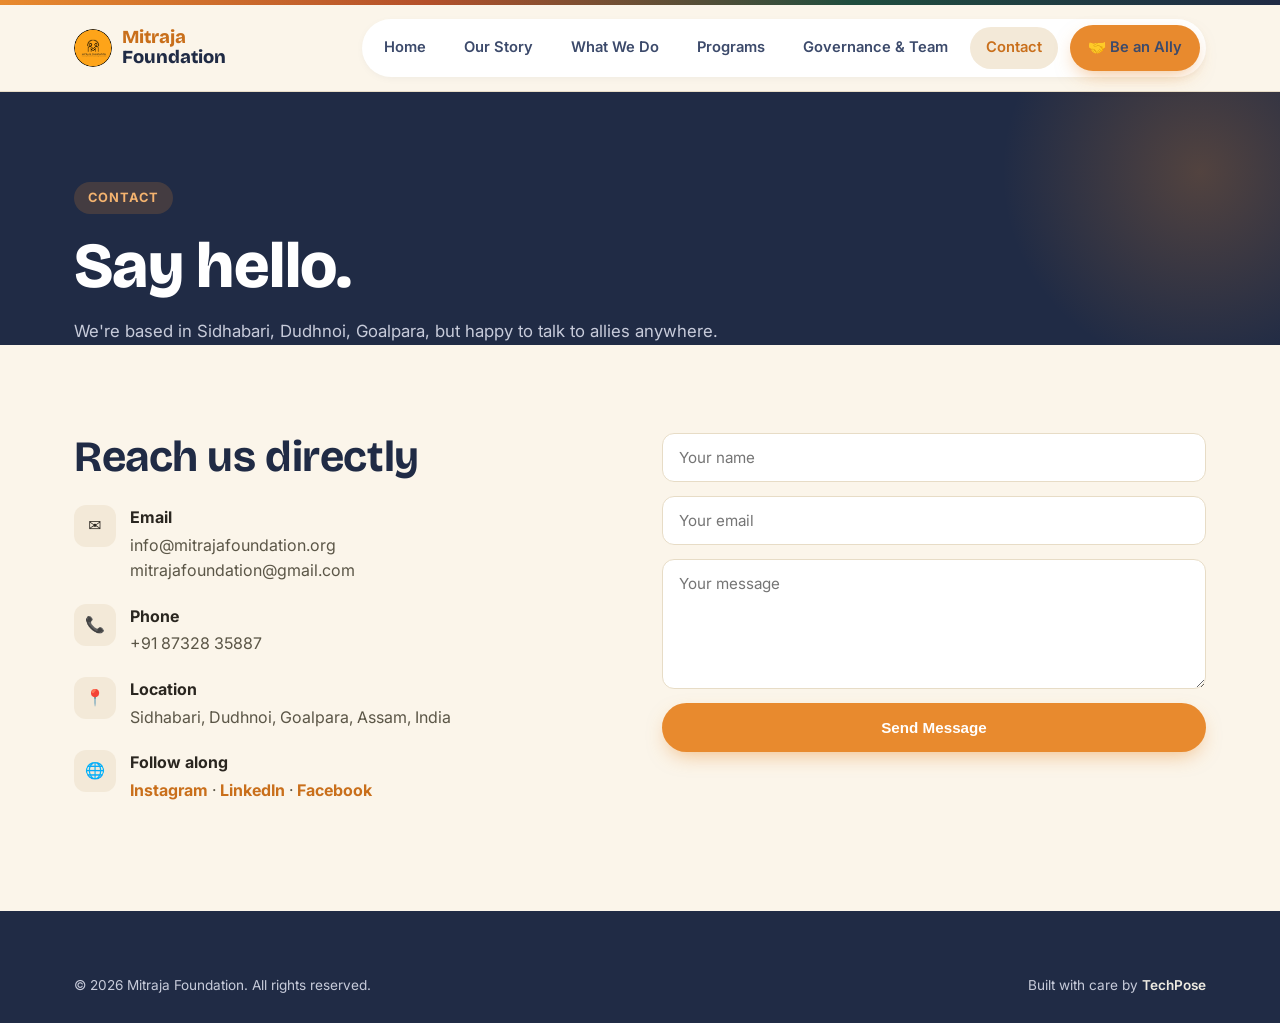
==== contact/index.html @ d2aca00d "Fix footer contrast, clean URLs, real AOS animations, strip em dashes, add real photo gallery - Foot" ====
<!DOCTYPE html>
<html lang="en">
<head>
<meta charset="UTF-8">
<meta name="viewport" content="width=device-width, initial-scale=1.0">
<title>Contact: Mitraja Foundation</title>
<meta name="description" content="Get in touch with Mitraja Foundation, Sidhabari, Dudhnoi, Goalpara, Assam.">
<link rel="icon" type="image/png" href="../assets/favicon.png">
<link rel="stylesheet" href="../css/style.css">
<link rel="stylesheet" href="https://unpkg.com/aos@2.3.4/dist/aos.css">
</head>
<body>

<div class="rainbow-bar"></div>
<header class="site-header">
  <div class="nav-wrap">
    <a href="../" class="brand">
      <img src="../assets/images/mitraja-logo-256.png" alt="Mitraja Foundation logo" width="38" height="38" style="border-radius:50%;">
      <span class="brand-text"><span class="top">Mitraja</span><span class="bottom">Foundation</span></span>
    </a>
    <button class="hamburger" id="hamburger" aria-label="Toggle menu" aria-expanded="false"><span></span><span></span><span></span></button>
    <nav class="nav-links" id="navLinks">
      <a href="../">Home</a>
      <a href="../our-story/">Our Story</a>
      <a href="../what-we-do/">What We Do</a>
      <a href="../programs/">Programs</a>
      <a href="../governance/">Governance &amp; Team</a>
      <a href="../contact/" class="active">Contact</a>
      <a href="../get-involved/" class="btn btn-primary btn-sm">🤝 Be an Ally</a>
    </nav>
  </div>
</header>

<section class="page-hero" style="padding-bottom:0;">
  <div class="container">
    <span class="eyebrow" style="background:rgba(232,138,46,.18);color:#F4B36F;">Contact</span>
    <h1>Say hello.</h1>
    <p>We're based in Sidhabari, Dudhnoi, Goalpara, but happy to talk to allies anywhere.</p>
  </div>
</section>

<section class="section">
  <div class="container contact-grid">
    <div data-aos="fade-up">
      <h2 style="margin-bottom:24px;">Reach us directly</h2>
      <div class="contact-info-item">
        <div class="contact-info-icon">✉️</div>
        <div>
          <strong>Email</strong>
          <p style="margin-top:2px;">info@mitrajafoundation.org<br>mitrajafoundation@gmail.com</p>
        </div>
      </div>
      <div class="contact-info-item">
        <div class="contact-info-icon">📞</div>
        <div><strong>Phone</strong><p style="margin-top:2px;">+91 87328 35887</p></div>
      </div>
      <div class="contact-info-item">
        <div class="contact-info-icon">📍</div>
        <div><strong>Location</strong><p style="margin-top:2px;">Sidhabari, Dudhnoi, Goalpara, Assam, India</p></div>
      </div>
      <div class="contact-info-item">
        <div class="contact-info-icon">🌐</div>
        <div>
          <strong>Follow along</strong>
          <p style="margin-top:2px;">
            <a href="https://www.instagram.com/mitraja_foundation" target="_blank" rel="noopener" style="color:var(--marigold-dark);font-weight:700;">Instagram</a> ·
            <a href="https://www.linkedin.com/company/mitrajafoundation" target="_blank" rel="noopener" style="color:var(--marigold-dark);font-weight:700;">LinkedIn</a> ·
            <a href="https://www.facebook.com/people/Mitraja-Foundation/61587163751667/" target="_blank" rel="noopener" style="color:var(--marigold-dark);font-weight:700;">Facebook</a>
          </p>
        </div>
      </div>
    </div>
    <form class="site-form" data-aos="fade-up" data-aos-delay="100" action="https://formsubmit.co/info@mitrajafoundation.org" method="POST">
      <input type="hidden" name="_subject" value="New message, Mitraja website">
      <input type="hidden" name="_captcha" value="false">
      <input type="text" name="name" placeholder="Your name" required>
      <input type="email" name="email" placeholder="Your email" required>
      <textarea name="message" placeholder="Your message" required></textarea>
      <button type="submit" class="btn btn-primary">Send Message</button>
    </form>
  </div>
</section>

<footer class="site-footer">
  <div class="container footer-bottom" style="border-top:none;padding-top:0;">
    <p>© 2026 Mitraja Foundation. All rights reserved.</p>
    <p class="credit">Built with care by <a href="https://techpose.in/" target="_blank" rel="noopener">TechPose</a></p>
  </div>
</footer>

<button class="back-to-top" id="backToTop" aria-label="Back to top">↑</button>
<script src="https://unpkg.com/aos@2.3.4/dist/aos.js"></script>
<script src="../js/main.js"></script>
</body>
</html>
---- css/style.css ----
/* ============================================================
   MITRAJA FOUNDATION — Design System
   Fonts: Bricolage Grotesque (display) / Inter (body)

   COLOR THEORY, TIED TO VALUES
   -----------------------------------------------------------
   Marigold  #E88A2E  — Mitra (friendship): the warmth that opens
                        a door. Used for every "join us" moment.
   Terracotta #B4502A — Rooted in place: Goalparia clay, pottery,
                        the earth Sidhabari stands on.
   Deep Moss  #1F4D3E — Green skills, land, growth, sustainability.
   Indigo Ink #202B45 — Trust, knowledge, the Apollo Library,
                        leadership — the "quiet" anchor color.
   Paper Cream #FBF5EA — Openness, breathing room, the page as a
                        shared notebook rather than a brochure.
   ============================================================ */

@import url('https://fonts.googleapis.com/css2?family=Bricolage+Grotesque:opsz,wght@12..96,400..800&family=Inter:wght@400;500;600;700;800&display=swap');

:root{
  --marigold:#E88A2E;
  --marigold-dark:#C96F1B;
  --terracotta:#B4502A;
  --moss:#1F4D3E;
  --moss-dark:#153A2E;
  --ink:#202B45;
  --ink-soft:#3C4A6B;
  --cream:#FBF5EA;
  --cream-2:#F3E9D8;
  --paper:#FFFDF8;
  --line:#E7DCC6;
  --text:#2A2620;
  --text-soft:#5B5647;
  --white:#ffffff;

  --font-display:'Bricolage Grotesque', 'Inter', system-ui, sans-serif;
  --font-body:'Inter', system-ui, sans-serif;

  --radius:18px;
  --radius-sm:10px;
  --shadow:0 10px 30px -12px rgba(32,43,69,.18);
  --shadow-lg:0 24px 60px -20px rgba(32,43,69,.28);
  --container:1180px;
}

*{box-sizing:border-box;margin:0;padding:0;}
html{scroll-behavior:smooth;}
body{
  font-family:var(--font-body);
  color:var(--text);
  background:var(--cream);
  line-height:1.6;
  -webkit-font-smoothing:antialiased;
  overflow-x:hidden;
}
img{max-width:100%;display:block;}
a{color:inherit;text-decoration:none;}
ul{list-style:none;}
.container{max-width:var(--container);margin:0 auto;padding:0 24px;}

h1,h2,h3,h4{font-family:var(--font-display);font-weight:700;color:var(--ink);letter-spacing:-0.01em;line-height:1.12;}
h1{font-size:clamp(2.4rem,5vw,4.2rem);font-weight:800;}
h2{font-size:clamp(1.9rem,3.6vw,2.7rem);}
h3{font-size:1.35rem;}
p{color:var(--text-soft);}

.hand{font-family:var(--font-display);font-style:italic;font-weight:600;color:var(--marigold-dark);position:relative;}
.hand.moss{color:var(--moss);}
.hand.terracotta{color:var(--terracotta);}

.eyebrow{
  display:inline-flex;align-items:center;gap:8px;
  font-family:var(--font-body);font-weight:700;font-size:.8rem;
  letter-spacing:.08em;text-transform:uppercase;color:var(--marigold-dark);
  background:rgba(232,138,46,.12);padding:6px 14px;border-radius:999px;
  margin-bottom:16px;
}
.eyebrow.moss{color:var(--moss);background:rgba(31,77,62,.1);}
.eyebrow.ink{color:var(--ink);background:rgba(32,43,69,.08);}

/* ---------- Buttons ---------- */
.btn{
  display:inline-flex;align-items:center;justify-content:center;gap:8px;
  padding:14px 26px;border-radius:999px;font-weight:700;font-size:.95rem;
  border:2px solid transparent;cursor:pointer;transition:transform .18s ease, box-shadow .18s ease, background .18s ease;
  white-space:nowrap;
}
.btn-primary{background:var(--marigold);color:var(--white);box-shadow:0 8px 20px -6px rgba(232,138,46,.55);}
.btn-primary:hover{background:var(--marigold-dark);transform:translateY(-2px);}
.btn-outline{border-color:var(--ink);color:var(--ink);background:transparent;}
.btn-outline:hover{background:var(--ink);color:var(--white);transform:translateY(-2px);}
.btn-outline.on-dark{border-color:rgba(255,255,255,.6);color:#fff;}
.btn-outline.on-dark:hover{background:#fff;color:var(--ink);}
.btn-sm{padding:10px 18px;font-size:.85rem;}

/* ---------- Header ---------- */
.rainbow-bar{height:5px;background:linear-gradient(90deg,var(--marigold),var(--terracotta),var(--moss),var(--ink));}
.site-header{
  position:sticky;top:0;z-index:100;background:rgba(251,245,234,.9);backdrop-filter:blur(10px);
  border-bottom:1px solid var(--line);
}
.nav-wrap{max-width:var(--container);margin:0 auto;padding:14px 24px;display:flex;align-items:center;justify-content:space-between;gap:20px;}
.brand{display:flex;align-items:center;gap:10px;}
.brand-text{font-family:var(--font-display);font-weight:800;font-size:1.15rem;color:var(--ink);line-height:1.05;}
.brand-text span{display:block;}
.brand-text .top{color:var(--marigold-dark);}
.nav-links{
  display:flex;align-items:center;gap:6px;background:var(--white);padding:6px;border-radius:999px;box-shadow:0 2px 12px -6px rgba(32,43,69,.15);
}
.nav-links a{padding:9px 16px;border-radius:999px;font-weight:600;font-size:.92rem;color:var(--ink-soft);transition:background .15s, color .15s;}
.nav-links a:hover, .nav-links a.active{background:var(--cream-2);color:var(--marigold-dark);}
.nav-links .btn{margin-left:6px;}
.hamburger{display:none;flex-direction:column;gap:5px;background:none;border:none;cursor:pointer;padding:6px;}
.hamburger span{width:24px;height:2px;background:var(--ink);border-radius:2px;}

/* ---------- Hero ---------- */
.hero{padding:70px 0 40px;}
.hero-grid{display:grid;grid-template-columns:1.05fr .95fr;gap:56px;align-items:center;}
.hero-lede{font-size:1.15rem;margin:20px 0 28px;max-width:52ch;}
.hero-btn-row{display:flex;gap:14px;flex-wrap:wrap;margin-bottom:34px;}
.hero-meta-row{display:flex;gap:34px;flex-wrap:wrap;}
.m-num{font-family:var(--font-display);font-size:1.9rem;font-weight:800;color:var(--moss);}
.m-lbl{font-size:.85rem;color:var(--text-soft);max-width:14ch;}

.quote-card{
  background:var(--ink);color:#fff;border-radius:var(--radius);padding:34px 32px;position:relative;overflow:hidden;
}
.quote-card::before{content:'"';position:absolute;top:-30px;left:14px;font-family:var(--font-display);font-size:9rem;color:rgba(232,138,46,.25);}
.quote-card p{color:#EAE6DA;font-family:var(--font-display);font-size:1.3rem;font-weight:600;font-style:italic;position:relative;z-index:1;}
.quote-card .who{margin-top:14px;color:var(--marigold);font-weight:700;font-size:.85rem;letter-spacing:.03em;}

.hero-photo-collage{position:relative;border-radius:var(--radius);overflow:hidden;box-shadow:var(--shadow-lg);}
.photo-block{
  aspect-ratio:4/3;border-radius:var(--radius);display:flex;align-items:center;justify-content:center;flex-direction:column;gap:10px;
  color:#fff;text-align:center;position:relative;overflow:hidden;
}
.photo-block img{position:absolute;inset:0;width:100%;height:100%;object-fit:cover;}
.photo-block .ph-emoji{font-size:2.4rem;}
.photo-block .ph-label{font-family:var(--font-body);font-weight:700;font-size:.82rem;letter-spacing:.02em;max-width:16ch;opacity:.92;}
.photo-block.pb-1{background:linear-gradient(135deg,var(--marigold),var(--terracotta));}
.photo-block.pb-2{background:linear-gradient(135deg,var(--moss),var(--moss-dark));}
.photo-block.pb-3{background:linear-gradient(135deg,var(--ink),#334066);}
.photo-block.pb-4{background:linear-gradient(135deg,var(--terracotta),#7d331b);}
.photo-block.pb-5{background:linear-gradient(135deg,#D9A441,var(--marigold-dark));}
.photo-block.pb-6{background:linear-gradient(135deg,#2E6E57,var(--moss));}

/* ---------- Sections ---------- */
.section{padding:88px 0;}
.section.tight{padding:56px 0;}
.bg-paper{background:var(--paper);}
.bg-cream2{background:var(--cream-2);}
.bg-ink{background:var(--ink);color:#EDEAE1;}
.bg-ink h2,.bg-ink h3{color:#fff;}
.bg-ink p{color:#C7CBDA;}
.bg-moss{background:var(--moss);color:#EAF3EE;}
.bg-moss h2,.bg-moss h3{color:#fff;}
.bg-moss p{color:#CFE3D8;}

.section-head{max-width:680px;margin-bottom:48px;}
.section-head.center{margin-left:auto;margin-right:auto;text-align:center;}
.section-head p{font-size:1.05rem;margin-top:14px;}

/* ---------- Grids / Cards ---------- */
.card-grid{display:grid;grid-template-columns:repeat(3,1fr);gap:28px;}
.card-grid.cols-2{grid-template-columns:repeat(2,1fr);}
.card-grid.cols-4{grid-template-columns:repeat(4,1fr);}

.p-card{background:var(--white);border-radius:var(--radius);overflow:hidden;box-shadow:var(--shadow);display:flex;flex-direction:column;transition:transform .2s ease, box-shadow .2s ease;border:1px solid var(--line);}
.p-card:hover{transform:translateY(-6px);box-shadow:var(--shadow-lg);}
.p-card-body{padding:26px 24px 28px;display:flex;flex-direction:column;flex:1;gap:10px;}
.p-card-tag{font-weight:700;font-size:.78rem;letter-spacing:.05em;text-transform:uppercase;color:var(--marigold-dark);}
.p-card p{font-size:.95rem;}

.value-card{background:var(--white);border-radius:var(--radius);padding:30px 26px;border:1px solid var(--line);box-shadow:var(--shadow);}
.value-swatch{width:44px;height:44px;border-radius:12px;margin-bottom:16px;}

/* ---------- Framework / APOLLO ---------- */
.apollo-grid{display:grid;grid-template-columns:repeat(6,1fr);gap:14px;}
.apollo-tile{background:var(--white);border:1px solid var(--line);border-radius:var(--radius-sm);padding:20px 16px;text-align:center;box-shadow:0 4px 14px -8px rgba(32,43,69,.12);}
.apollo-letter{font-family:var(--font-display);font-size:2.1rem;font-weight:800;color:var(--marigold-dark);}
.apollo-tile h4{font-size:.85rem;margin:6px 0 4px;}
.apollo-tile p{font-size:.78rem;}

/* ---------- Timeline / Approach ---------- */
.approach-list{display:flex;flex-direction:column;gap:20px;margin-top:26px;}
.approach-item{display:flex;gap:16px;align-items:flex-start;}
.approach-icon{width:46px;height:46px;flex:none;border-radius:12px;background:var(--cream-2);display:flex;align-items:center;justify-content:center;font-size:1.3rem;}
.approach-item h4{font-size:1rem;margin-bottom:3px;}
.approach-item p{font-size:.92rem;}

/* ---------- Stat strip ---------- */
.stats-section{background:var(--ink);padding:34px 0;}
.stat-cards{display:grid;grid-template-columns:repeat(4,1fr);gap:24px;text-align:center;}
.stat-cards .n{font-family:var(--font-display);font-size:2.1rem;font-weight:800;color:var(--marigold);}
.stat-cards .l{font-size:.82rem;color:#C7CBDA;margin-top:2px;}
.stat-cards .ic{font-size:1.4rem;margin-bottom:6px;}

/* ---------- Torn edge divider ---------- */
.torn{line-height:0;margin-top:-1px;}
.torn svg{width:100%;height:40px;display:block;}

/* ---------- Timeline (Our Story) ---------- */
.timeline{position:relative;padding-left:34px;border-left:3px solid var(--line);margin-top:10px;}
.timeline-item{position:relative;padding-bottom:36px;}
.timeline-item::before{content:'';position:absolute;left:-42px;top:4px;width:14px;height:14px;border-radius:50%;background:var(--marigold);border:3px solid var(--cream);}
.timeline-item h4{color:var(--marigold-dark);font-family:var(--font-body);font-weight:800;font-size:.85rem;letter-spacing:.04em;text-transform:uppercase;margin-bottom:6px;}

/* ---------- Team ---------- */
.team-card{background:var(--white);border-radius:var(--radius);padding:26px;border:1px solid var(--line);box-shadow:var(--shadow);}
.team-avatar{width:72px;height:72px;border-radius:50%;display:flex;align-items:center;justify-content:center;font-family:var(--font-display);font-weight:800;font-size:1.3rem;color:#fff;margin-bottom:16px;}
.team-role{color:var(--marigold-dark);font-weight:700;font-size:.82rem;text-transform:uppercase;letter-spacing:.03em;margin-bottom:10px;}
.team-bio{font-size:.9rem;}

/* ---------- Tabs (Story / Governance style, per Manal reference) ---------- */
.page-hero{background:var(--ink);padding:90px 0 60px;color:#fff;position:relative;overflow:hidden;}
.page-hero::after{content:'';position:absolute;right:-120px;top:-120px;width:400px;height:400px;border-radius:50%;background:radial-gradient(circle,rgba(232,138,46,.25),transparent 70%);}
.page-hero h1{color:#fff;}
.page-hero p{color:#C7CBDA;max-width:60ch;margin-top:16px;font-size:1.05rem;}
.tab-strip{display:flex;gap:10px;flex-wrap:wrap;margin-top:30px;}
.tab-strip a{background:rgba(255,255,255,.08);border:1px solid rgba(255,255,255,.18);padding:9px 18px;border-radius:999px;font-weight:600;font-size:.88rem;color:#EDEAE1;transition:background .15s;}
.tab-strip a:hover,.tab-strip a.active{background:var(--marigold);border-color:var(--marigold);color:#fff;}

/* ---------- Activities / Programs feed ---------- */
.filter-row{display:flex;gap:10px;flex-wrap:wrap;margin-bottom:32px;}
.filter-chip{padding:9px 18px;border-radius:999px;border:1.5px solid var(--line);background:var(--white);font-weight:600;font-size:.85rem;cursor:pointer;transition:all .15s;}
.filter-chip:hover{border-color:var(--marigold);}
.filter-chip.active{background:var(--ink);border-color:var(--ink);color:#fff;}

.activity-card{background:var(--white);border:1px solid var(--line);border-radius:var(--radius);overflow:hidden;box-shadow:var(--shadow);display:flex;flex-direction:column;}
.activity-cover{aspect-ratio:16/10;position:relative;overflow:hidden;}
.activity-cover img{width:100%;height:100%;object-fit:cover;}
.activity-body{padding:20px 22px 24px;display:flex;flex-direction:column;gap:8px;flex:1;}
.activity-date{font-size:.78rem;font-weight:700;color:var(--marigold-dark);text-transform:uppercase;letter-spacing:.04em;}
.activity-tag{display:inline-block;font-size:.72rem;font-weight:700;padding:4px 10px;border-radius:999px;background:var(--cream-2);color:var(--moss);width:fit-content;}
.activity-desc{font-size:.9rem;}
.feed-status{text-align:center;padding:20px;font-size:.9rem;color:var(--text-soft);}
.feed-status.error{color:var(--terracotta);}

/* Day-by-day summer camp strip */
.camp-day{display:grid;grid-template-columns:120px 1fr;gap:22px;padding:26px 0;border-bottom:1px solid var(--line);}
.camp-day:last-child{border-bottom:none;}
.camp-day-num{font-family:var(--font-display);font-weight:800;color:var(--marigold-dark);}
.camp-day-num .d{font-size:2rem;line-height:1;}
.camp-day-num .n{display:block;font-size:.7rem;font-weight:700;letter-spacing:.05em;text-transform:uppercase;color:var(--text-soft);margin-top:4px;}
.camp-day h4{margin-bottom:6px;}
.camp-meta{display:flex;gap:16px;flex-wrap:wrap;margin-top:10px;font-size:.82rem;color:var(--text-soft);}
.camp-meta span{display:inline-flex;align-items:center;gap:6px;}

.stat-mini{display:inline-flex;align-items:baseline;gap:6px;background:var(--cream-2);padding:5px 12px;border-radius:999px;font-size:.82rem;font-weight:700;color:var(--moss);}

/* ---------- Contact / Involve ---------- */
.involve-grid{display:grid;grid-template-columns:repeat(auto-fit,minmax(220px,1fr));gap:22px;}
.involve-card{background:var(--white);border:1px solid var(--line);border-radius:var(--radius);padding:28px 24px;box-shadow:var(--shadow);}
.involve-icon{width:52px;height:52px;border-radius:14px;display:flex;align-items:center;justify-content:center;font-size:1.5rem;margin-bottom:16px;color:#fff;}

.contact-grid{display:grid;grid-template-columns:1fr 1fr;gap:44px;align-items:start;}
.contact-info-item{display:flex;gap:14px;margin-bottom:20px;align-items:flex-start;}
.contact-info-icon{width:42px;height:42px;border-radius:12px;background:var(--cream-2);display:flex;align-items:center;justify-content:center;flex:none;}
form.site-form{display:flex;flex-direction:column;gap:14px;}
form.site-form input, form.site-form textarea{
  padding:14px 16px;border-radius:12px;border:1.5px solid var(--line);font-family:var(--font-body);font-size:.95rem;background:var(--white);
}
form.site-form input:focus, form.site-form textarea:focus{outline:none;border-color:var(--marigold);}
form.site-form textarea{min-height:130px;resize:vertical;}

/* ---------- CTA band ---------- */
.cta-band{background:linear-gradient(120deg,var(--marigold),var(--terracotta));border-radius:var(--radius);padding:56px 48px;text-align:center;color:#fff;}
.cta-band h2{color:#fff;}
.cta-band p{color:rgba(255,255,255,.9);max-width:60ch;margin:14px auto 28px;}
.cta-band-row{display:flex;gap:14px;justify-content:center;flex-wrap:wrap;}

/* ---------- Footer ---------- */
.site-footer{background:var(--ink);color:#C7CBDA;padding:64px 0 26px;}
.site-footer p{color:#C7CBDA !important;}
.newsletter-form input::placeholder{color:rgba(255,255,255,.55);}
.footer-grid{display:grid;grid-template-columns:1.6fr 1fr 1fr 1.3fr;gap:40px;padding-bottom:40px;border-bottom:1px solid rgba(255,255,255,.12);}
.footer-brand{display:flex;align-items:center;gap:10px;margin-bottom:14px;}
.footer-brand-text{font-family:var(--font-display);font-weight:800;color:#fff;font-size:1.1rem;}
.footer-brand-text span{display:block;font-family:var(--font-body);font-weight:600;font-size:.75rem;color:#C7CBDA;}
.footer-desc{font-size:.88rem;max-width:38ch;color:#C7CBDA;}
.footer-social{display:flex;gap:10px;margin-top:18px;}
.footer-social a{width:38px;height:38px;border-radius:50%;background:rgba(255,255,255,.08);display:flex;align-items:center;justify-content:center;transition:background .15s;}
.footer-social a:hover{background:var(--marigold);}
.footer-social svg{width:17px;height:17px;fill:#fff;}
.footer-col h4{color:#fff;font-size:.85rem;text-transform:uppercase;letter-spacing:.04em;margin-bottom:16px;}
.footer-col a{display:block;font-size:.88rem;margin-bottom:10px;color:#C7CBDA;}
.footer-col a:hover{color:var(--marigold);}
.footer-bottom{display:flex;justify-content:space-between;flex-wrap:wrap;gap:10px;padding-top:22px;font-size:.85rem;color:#C7CBDA;}
.footer-bottom a{color:#EDEAE1;font-weight:600;}
.footer-bottom a:hover{color:var(--marigold);}

/* ---------- Photo gallery (masonry) ---------- */
.photo-gallery{column-count:4;column-gap:16px;}
.photo-gallery img{width:100%;border-radius:14px;margin-bottom:16px;display:block;box-shadow:var(--shadow);transition:transform .3s ease, box-shadow .3s ease;break-inside:avoid;}
.photo-gallery img:hover{transform:translateY(-4px) scale(1.015);box-shadow:var(--shadow-lg);}
@media (max-width:960px){.photo-gallery{column-count:3;}}
@media (max-width:720px){.photo-gallery{column-count:2;column-gap:10px;} .photo-gallery img{margin-bottom:10px;border-radius:10px;}}

/* ---------- Back to top ---------- */
.back-to-top{position:fixed;bottom:26px;right:26px;width:46px;height:46px;border-radius:50%;background:var(--ink);color:#fff;border:none;font-size:1.2rem;cursor:pointer;opacity:0;pointer-events:none;transition:opacity .2s, transform .2s;box-shadow:var(--shadow);z-index:90;}
.back-to-top.show{opacity:1;pointer-events:auto;}
.back-to-top:hover{transform:translateY(-3px);}

/* ---------- Responsive ---------- */
@media (max-width:960px){
  .hero-grid,.approach-grid,.contact-grid{grid-template-columns:1fr;}
  .card-grid,.card-grid.cols-4{grid-template-columns:repeat(2,1fr);}
  .apollo-grid{grid-template-columns:repeat(3,1fr);}
  .footer-grid{grid-template-columns:1fr 1fr;}
  .stat-cards{grid-template-columns:repeat(2,1fr);}
}
@media (max-width:720px){
  .hamburger{display:flex;}
  .nav-links{
    position:fixed;top:70px;left:16px;right:16px;flex-direction:column;align-items:stretch;
    background:var(--white);border-radius:16px;padding:14px;box-shadow:var(--shadow-lg);
    transform:translateY(-12px);opacity:0;pointer-events:none;transition:all .2s ease;
  }
  .nav-links.open{transform:translateY(0);opacity:1;pointer-events:auto;}
  .nav-links a{padding:12px 14px;}
  .nav-links .btn{margin-left:0;text-align:center;}
  .card-grid,.card-grid.cols-2,.card-grid.cols-4{grid-template-columns:1fr;}
  .apollo-grid{grid-template-columns:repeat(2,1fr);}
  .footer-grid{grid-template-columns:1fr;}
  .stat-cards{grid-template-columns:1fr 1fr;}
  .camp-day{grid-template-columns:1fr;gap:8px;}
  .section{padding:60px 0;}
}
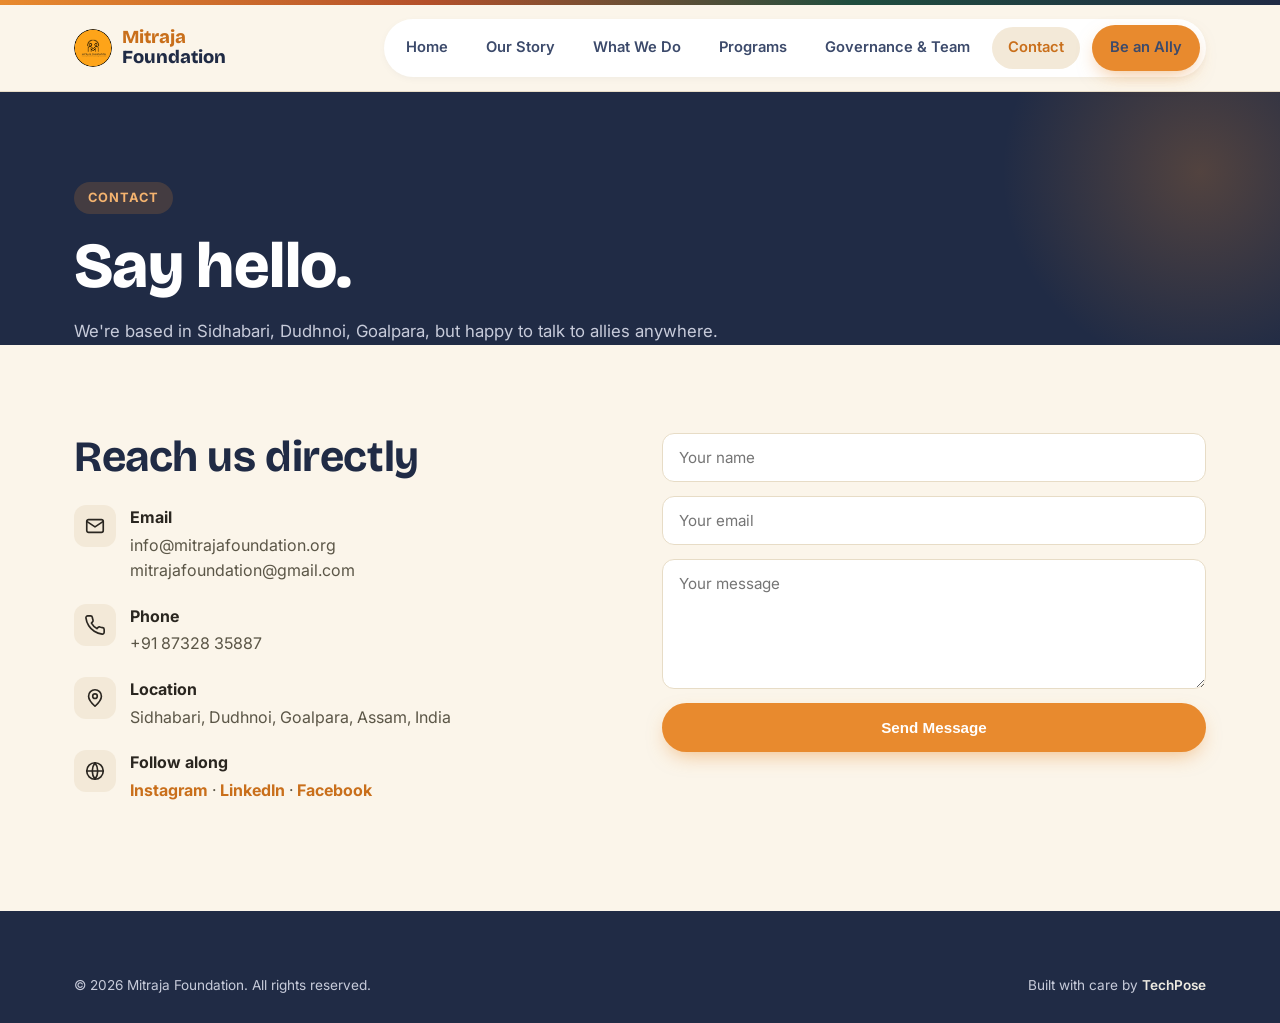
==== commit 1d7c1ac7: "Revamp" ====
--- a/contact/index.html
+++ b/contact/index.html
@@ -26,7 +26,7 @@
       <a href="../programs/">Programs</a>
       <a href="../governance/">Governance &amp; Team</a>
       <a href="../contact/" class="active">Contact</a>
-      <a href="../get-involved/" class="btn btn-primary btn-sm">🤝 Be an Ally</a>
+      <a href="../get-involved/" class="btn btn-primary btn-sm">Be an Ally</a>
     </nav>
   </div>
 </header>
@@ -44,22 +44,22 @@
     <div data-aos="fade-up">
       <h2 style="margin-bottom:24px;">Reach us directly</h2>
       <div class="contact-info-item">
-        <div class="contact-info-icon">✉️</div>
+        <div class="contact-info-icon"><svg class="icon" viewBox="0 0 24 24" aria-hidden="true"><rect x="3" y="5" width="18" height="14" rx="2"/><path d="M3 7l9 6 9-6"/></svg></div>
         <div>
           <strong>Email</strong>
           <p style="margin-top:2px;">info@mitrajafoundation.org<br>mitrajafoundation@gmail.com</p>
         </div>
       </div>
       <div class="contact-info-item">
-        <div class="contact-info-icon">📞</div>
+        <div class="contact-info-icon"><svg class="icon" viewBox="0 0 24 24" aria-hidden="true"><path d="M22 16.9v3a2 2 0 0 1-2.2 2 19.8 19.8 0 0 1-8.6-3.1 19.5 19.5 0 0 1-6-6A19.8 19.8 0 0 1 2.1 4.2 2 2 0 0 1 4.1 2h3a2 2 0 0 1 2 1.7c.1 1 .4 1.9.7 2.8a2 2 0 0 1-.5 2.1L8.1 9.9a16 16 0 0 0 6 6l1.3-1.3a2 2 0 0 1 2.1-.4c.9.3 1.8.6 2.8.7a2 2 0 0 1 1.7 2z"/></svg></div>
         <div><strong>Phone</strong><p style="margin-top:2px;">+91 87328 35887</p></div>
       </div>
       <div class="contact-info-item">
-        <div class="contact-info-icon">📍</div>
+        <div class="contact-info-icon"><svg class="icon" viewBox="0 0 24 24" aria-hidden="true"><path d="M12 21s7-6.5 7-11a7 7 0 1 0-14 0c0 4.5 7 11 7 11z"/><circle cx="12" cy="10" r="2.5"/></svg></div>
         <div><strong>Location</strong><p style="margin-top:2px;">Sidhabari, Dudhnoi, Goalpara, Assam, India</p></div>
       </div>
       <div class="contact-info-item">
-        <div class="contact-info-icon">🌐</div>
+        <div class="contact-info-icon"><svg class="icon" viewBox="0 0 24 24" aria-hidden="true"><circle cx="12" cy="12" r="9"/><path d="M3 12h18M12 3a15 15 0 0 1 0 18 15 15 0 0 1 0-18z"/></svg></div>
         <div>
           <strong>Follow along</strong>
           <p style="margin-top:2px;">
--- a/css/style.css
+++ b/css/style.css
@@ -1,17 +1,17 @@
 /* ============================================================
-   MITRAJA FOUNDATION — Design System
+   MITRAJA FOUNDATION - Design System
    Fonts: Bricolage Grotesque (display) / Inter (body)
 
    COLOR THEORY, TIED TO VALUES
    -----------------------------------------------------------
-   Marigold  #E88A2E  — Mitra (friendship): the warmth that opens
+   Marigold  #E88A2E  - Mitra (friendship): the warmth that opens
                         a door. Used for every "join us" moment.
-   Terracotta #B4502A — Rooted in place: Goalparia clay, pottery,
+   Terracotta #B4502A - Rooted in place: Goalparia clay, pottery,
                         the earth Sidhabari stands on.
-   Deep Moss  #1F4D3E — Green skills, land, growth, sustainability.
-   Indigo Ink #202B45 — Trust, knowledge, the Apollo Library,
-                        leadership — the "quiet" anchor color.
-   Paper Cream #FBF5EA — Openness, breathing room, the page as a
+   Deep Moss  #1F4D3E - Green skills, land, growth, sustainability.
+   Indigo Ink #202B45 - Trust, knowledge, the Apollo Library,
+                        leadership - the "quiet" anchor color.
+   Paper Cream #FBF5EA - Openness, breathing room, the page as a
                         shared notebook rather than a brochure.
    ============================================================ */
 
@@ -78,6 +78,13 @@
 .eyebrow.moss{color:var(--moss);background:rgba(31,77,62,.1);}
 .eyebrow.ink{color:var(--ink);background:rgba(32,43,69,.08);}
 
+/* ---------- Icon set (replaces emoji) ---------- */
+.icon{width:1.3em;height:1.3em;display:inline-block;vertical-align:-0.22em;stroke:currentColor;fill:none;stroke-width:1.8;stroke-linecap:round;stroke-linejoin:round;flex:none;}
+.approach-icon .icon,.involve-icon .icon,.contact-info-icon .icon{width:22px;height:22px;}
+.stat-cards .ic .icon{width:26px;height:26px;color:var(--marigold);}
+.photo-block .ph-emoji .icon{width:2.1rem;height:2.1rem;}
+.activity-desc .icon{width:1em;height:1em;margin-right:2px;}
+
 /* ---------- Buttons ---------- */
 .btn{
   display:inline-flex;align-items:center;justify-content:center;gap:8px;
@@ -134,9 +141,11 @@
   aspect-ratio:4/3;border-radius:var(--radius);display:flex;align-items:center;justify-content:center;flex-direction:column;gap:10px;
   color:#fff;text-align:center;position:relative;overflow:hidden;
 }
-.photo-block img{position:absolute;inset:0;width:100%;height:100%;object-fit:cover;}
-.photo-block .ph-emoji{font-size:2.4rem;}
-.photo-block .ph-label{font-family:var(--font-body);font-weight:700;font-size:.82rem;letter-spacing:.02em;max-width:16ch;opacity:.92;}
+.photo-block img{position:absolute;inset:0;width:100%;height:100%;object-fit:cover;z-index:0;}
+.photo-block.has-photo::after{content:'';position:absolute;inset:0;background:linear-gradient(180deg,rgba(20,20,20,0) 45%,rgba(15,12,8,.72) 100%);z-index:1;}
+.photo-block .ph-emoji{font-size:2.4rem;position:relative;z-index:2;}
+.photo-block .ph-label{font-family:var(--font-body);font-weight:700;font-size:.82rem;letter-spacing:.02em;max-width:16ch;opacity:.92;position:relative;z-index:2;}
+.photo-block.has-photo{justify-content:flex-end;padding-bottom:16px;}
 .photo-block.pb-1{background:linear-gradient(135deg,var(--marigold),var(--terracotta));}
 .photo-block.pb-2{background:linear-gradient(135deg,var(--moss),var(--moss-dark));}
 .photo-block.pb-3{background:linear-gradient(135deg,var(--ink),#334066);}
@@ -184,7 +193,7 @@
 /* ---------- Timeline / Approach ---------- */
 .approach-list{display:flex;flex-direction:column;gap:20px;margin-top:26px;}
 .approach-item{display:flex;gap:16px;align-items:flex-start;}
-.approach-icon{width:46px;height:46px;flex:none;border-radius:12px;background:var(--cream-2);display:flex;align-items:center;justify-content:center;font-size:1.3rem;}
+.approach-icon{width:46px;height:46px;flex:none;border-radius:12px;background:var(--cream-2);display:flex;align-items:center;justify-content:center;font-size:1.3rem;color:var(--ink);}
 .approach-item h4{font-size:1rem;margin-bottom:3px;}
 .approach-item p{font-size:.92rem;}
 
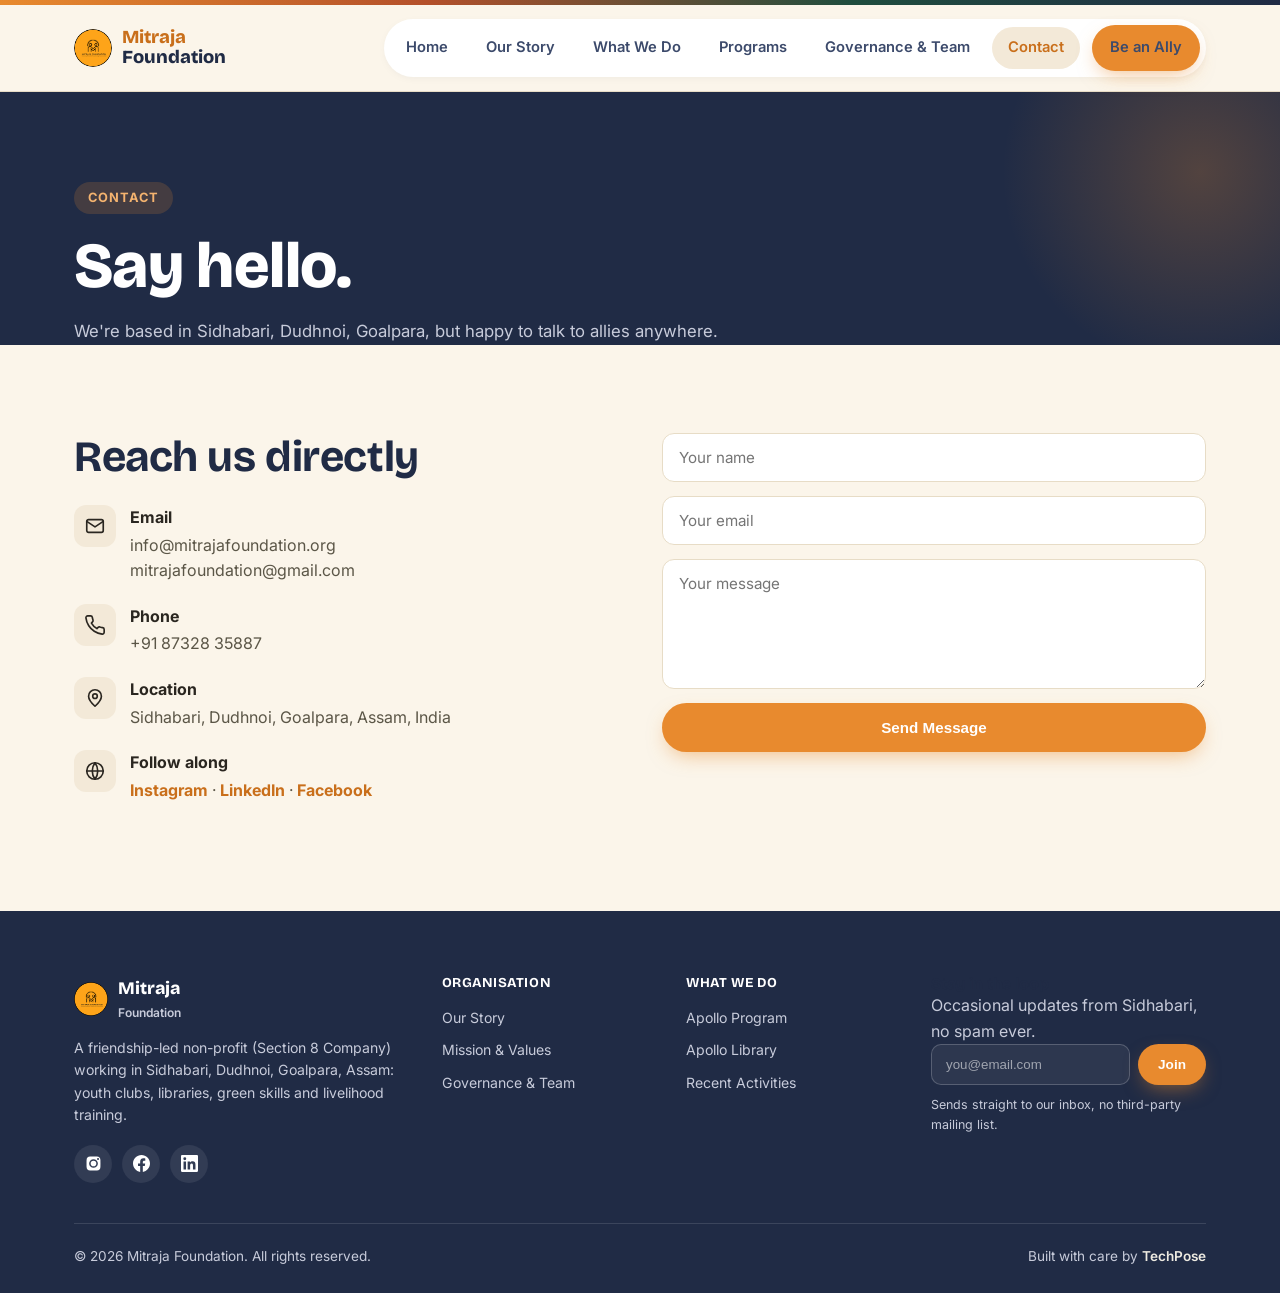
==== commit e7c50563: "Revamp UI polish: activity card placeholders, icons, footer, dream board - Replace loud category-col" ====
--- a/contact/index.html
+++ b/contact/index.html
@@ -82,9 +82,48 @@
 </section>
 
 <footer class="site-footer">
-  <div class="container footer-bottom" style="border-top:none;padding-top:0;">
-    <p>© 2026 Mitraja Foundation. All rights reserved.</p>
-    <p class="credit">Built with care by <a href="https://techpose.in/" target="_blank" rel="noopener">TechPose</a></p>
+  <div class="container">
+    <div class="footer-grid">
+      <div>
+        <div class="footer-brand">
+          <img src="../assets/images/mitraja-logo-256.png" alt="Mitraja Foundation logo" width="34" height="34" style="border-radius:50%;">
+          <div class="footer-brand-text">Mitraja<span>Foundation</span></div>
+        </div>
+        <p class="footer-desc">A friendship-led non-profit (Section 8 Company) working in Sidhabari, Dudhnoi, Goalpara, Assam: youth clubs, libraries, green skills and livelihood training.</p>
+        <div class="footer-social">
+          <a href="https://www.instagram.com/mitraja_foundation" target="_blank" rel="noopener" aria-label="Instagram"><svg viewBox="0 0 24 24"><path d="M12 2.163c3.204 0 3.584.012 4.85.07 3.252.148 4.771 1.691 4.919 4.919.058 1.265.069 1.645.069 4.849 0 3.205-.012 3.584-.069 4.849-.149 3.225-1.664 4.771-4.919 4.919-1.266.058-1.644.07-4.85.07-3.204 0-3.584-.012-4.849-.07-3.26-.149-4.771-1.699-4.919-4.92-.058-1.265-.07-1.644-.07-4.849 0-3.204.013-3.583.07-4.849.149-3.227 1.664-4.771 4.919-4.919 1.266-.057 1.645-.069 4.849-.069zM12 5.838a6.162 6.162 0 100 12.324 6.162 6.162 0 000-12.324zM12 16a4 4 0 110-8 4 4 0 010 8zm6.406-11.845a1.44 1.44 0 100 2.881 1.44 1.44 0 000-2.881z"/></svg></a>
+          <a href="https://www.facebook.com/people/Mitraja-Foundation/61587163751667/" target="_blank" rel="noopener" aria-label="Facebook"><svg viewBox="0 0 24 24"><path d="M24 12.073c0-6.627-5.373-12-12-12s-12 5.373-12 12c0 5.99 4.388 10.954 10.125 11.854v-8.385H7.078v-3.47h3.047V9.43c0-3.007 1.792-4.669 4.533-4.669 1.312 0 2.686.235 2.686.235v2.953H15.83c-1.491 0-1.956.925-1.956 1.874v2.25h3.328l-.532 3.47h-2.796v8.385C19.612 23.027 24 18.062 24 12.073z"/></svg></a>
+          <a href="https://www.linkedin.com/company/mitrajafoundation" target="_blank" rel="noopener" aria-label="LinkedIn"><svg viewBox="0 0 24 24"><path d="M20.447 20.452h-3.554v-5.569c0-1.328-.027-3.037-1.852-3.037-1.853 0-2.136 1.445-2.136 2.939v5.667H9.351V9h3.414v1.561h.046c.477-.9 1.637-1.85 3.37-1.85 3.601 0 4.267 2.37 4.267 5.455v6.286zM5.337 7.433a2.062 2.062 0 01-2.063-2.065 2.064 2.064 0 112.063 2.065zm1.782 13.019H3.555V9h3.564v11.452zM22.225 0H1.771C.792 0 0 .774 0 1.729v20.542C0 23.227.792 24 1.771 24h20.451C23.2 24 24 23.227 24 22.271V1.729C24 .774 23.2 0 22.222 0h.003z"/></svg></a>
+        </div>
+      </div>
+      <div class="footer-col">
+        <h4>Organisation</h4>
+        <a href="../our-story/">Our Story</a>
+        <a href="../our-story/#values">Mission &amp; Values</a>
+        <a href="../governance/">Governance &amp; Team</a>
+      </div>
+      <div class="footer-col">
+        <h4>What We Do</h4>
+        <a href="../what-we-do/#apollo">Apollo Program</a>
+        <a href="../what-we-do/#library">Apollo Library</a>
+        <a href="../programs/">Recent Activities</a>
+      </div>
+      <div class="newsletter-box">
+        <h4>Stay in the loop</h4>
+        <p>Occasional updates from Sidhabari, no spam ever.</p>
+        <form class="newsletter-form" action="https://formsubmit.co/info@mitrajafoundation.org" method="POST" style="display:flex;gap:8px;">
+          <input type="hidden" name="_subject" value="New newsletter signup, Mitraja website">
+          <input type="hidden" name="_captcha" value="false">
+          <input type="email" name="email" placeholder="you@email.com" required aria-label="Email address" style="flex:1;padding:12px 14px;border-radius:10px;border:1.5px solid rgba(255,255,255,.2);background:rgba(255,255,255,.06);color:#fff;">
+          <button type="submit" class="btn btn-primary btn-sm">Join</button>
+        </form>
+        <p style="font-size:.78rem;color:#A9AFC9;margin-top:10px;">Sends straight to our inbox, no third-party mailing list.</p>
+      </div>
+    </div>
+    <div class="footer-bottom">
+      <p>© 2026 Mitraja Foundation. All rights reserved.</p>
+      <p class="credit">Built with care by <a href="https://techpose.in/" target="_blank" rel="noopener">TechPose</a></p>
+    </div>
   </div>
 </footer>
 
--- a/css/style.css
+++ b/css/style.css
@@ -235,13 +235,22 @@
 .filter-chip:hover{border-color:var(--marigold);}
 .filter-chip.active{background:var(--ink);border-color:var(--ink);color:#fff;}
 
-.activity-card{background:var(--white);border:1px solid var(--line);border-radius:var(--radius);overflow:hidden;box-shadow:var(--shadow);display:flex;flex-direction:column;}
-.activity-cover{aspect-ratio:16/10;position:relative;overflow:hidden;}
+.activity-card{background:var(--white);border:1px solid var(--line);border-radius:var(--radius);overflow:hidden;box-shadow:var(--shadow);display:flex;flex-direction:column;transition:transform .2s ease, box-shadow .2s ease;}
+.activity-card:hover{transform:translateY(-5px);box-shadow:var(--shadow-lg);}
+.activity-cover{aspect-ratio:16/10;position:relative;overflow:hidden;background:var(--cream-2);}
 .activity-cover img{width:100%;height:100%;object-fit:cover;}
+.activity-cover-placeholder{width:100%;height:100%;display:flex;flex-direction:column;align-items:center;justify-content:center;gap:10px;background:
+    repeating-linear-gradient(135deg, rgba(32,43,69,.035) 0 2px, transparent 2px 14px),
+    linear-gradient(160deg,var(--cream-2),var(--cream));
+  color:var(--text-soft);}
+.activity-cover-placeholder .icon{width:1.8rem;height:1.8rem;color:var(--ink-soft);opacity:.55;}
+.activity-cover-placeholder span{font-family:var(--font-body);font-weight:600;font-size:.76rem;letter-spacing:.03em;color:var(--text-soft);}
 .activity-body{padding:20px 22px 24px;display:flex;flex-direction:column;gap:8px;flex:1;}
 .activity-date{font-size:.78rem;font-weight:700;color:var(--marigold-dark);text-transform:uppercase;letter-spacing:.04em;}
 .activity-tag{display:inline-block;font-size:.72rem;font-weight:700;padding:4px 10px;border-radius:999px;background:var(--cream-2);color:var(--moss);width:fit-content;}
-.activity-desc{font-size:.9rem;}
+.activity-card .activity-desc{font-size:.9rem;color:var(--text-soft);}
+.activity-card .activity-desc strong{color:var(--ink);}
+.activity-card h3{color:var(--ink);}
 .feed-status{text-align:center;padding:20px;font-size:.9rem;color:var(--text-soft);}
 .feed-status.error{color:var(--terracotta);}
 
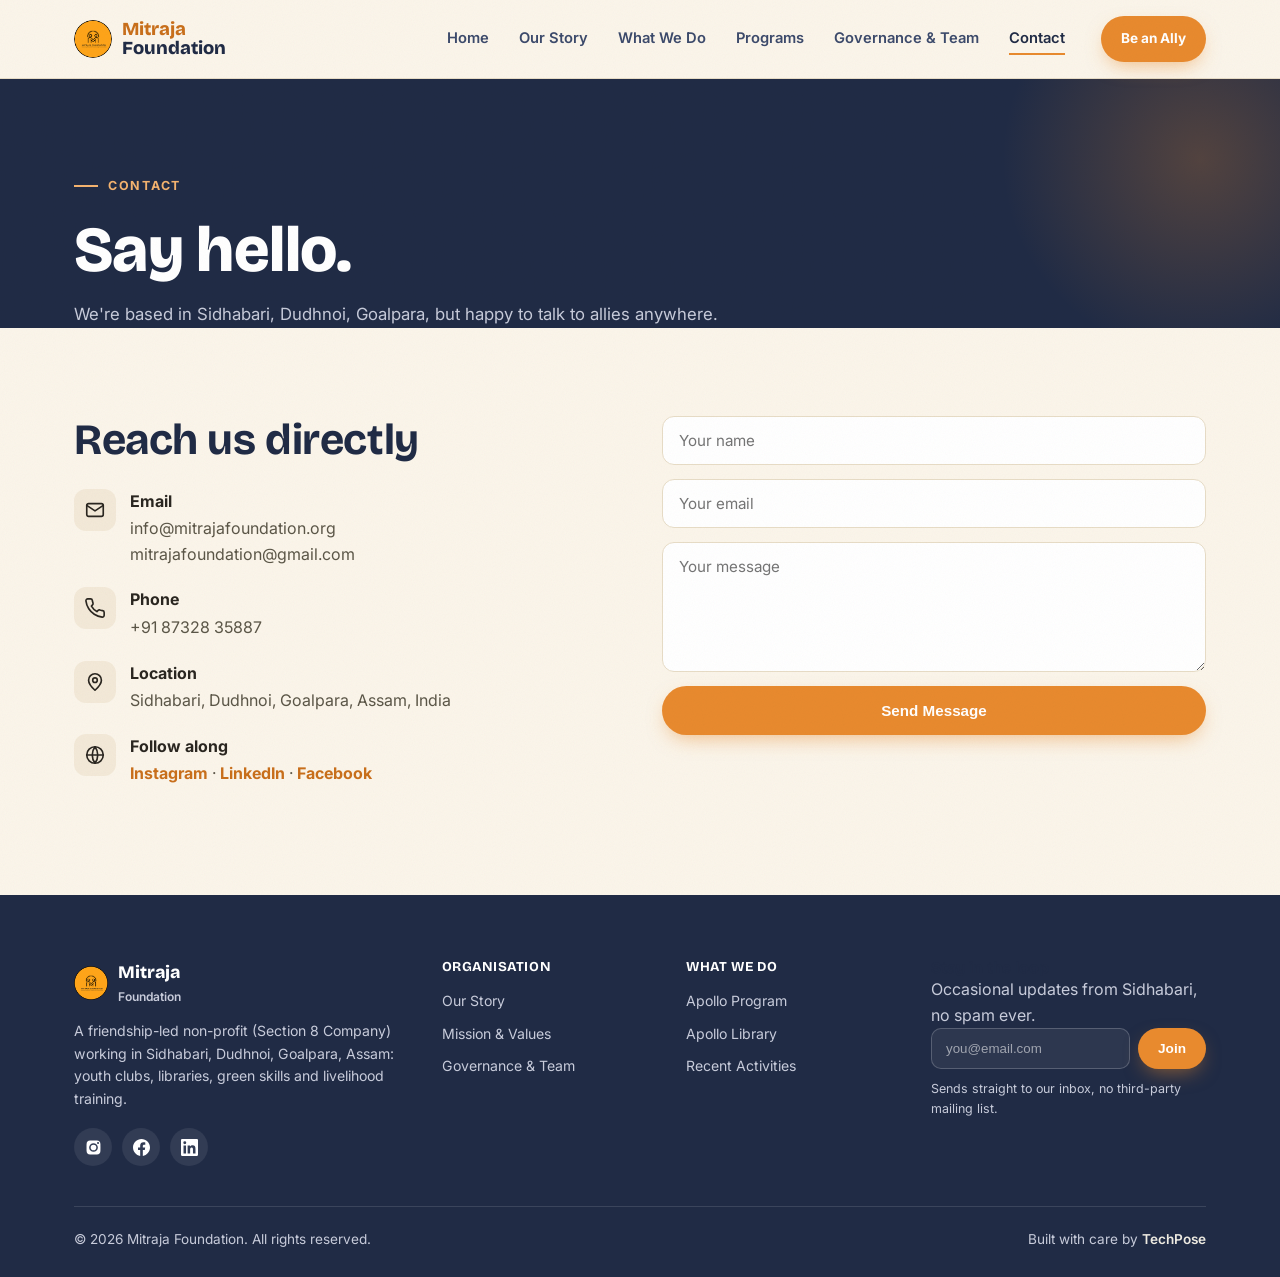
==== commit 663d0c42: "Design pass: strip templated-feeling patterns, add cohesive texture - Remove the rainbow gradient to" ====
--- a/contact/index.html
+++ b/contact/index.html
@@ -11,7 +11,6 @@
 </head>
 <body>
 
-<div class="rainbow-bar"></div>
 <header class="site-header">
   <div class="nav-wrap">
     <a href="../" class="brand">
@@ -33,7 +32,7 @@
 
 <section class="page-hero" style="padding-bottom:0;">
   <div class="container">
-    <span class="eyebrow" style="background:rgba(232,138,46,.18);color:#F4B36F;">Contact</span>
+    <span class="eyebrow" style="color:#F4B36F;">Contact</span>
     <h1>Say hello.</h1>
     <p>We're based in Sidhabari, Dudhnoi, Goalpara, but happy to talk to allies anywhere.</p>
   </div>
--- a/css/style.css
+++ b/css/style.css
@@ -41,11 +41,16 @@
   --shadow:0 10px 30px -12px rgba(32,43,69,.18);
   --shadow-lg:0 24px 60px -20px rgba(32,43,69,.28);
   --container:1180px;
+  /* Warm, slightly muted grade applied to every real photo on the site,
+     so phone snapshots taken in different light all sit together as one
+     consistent, intentional palette instead of a raw camera-roll grab-bag. */
+  --photo-grade:saturate(1.08) contrast(1.04) sepia(.1) hue-rotate(-8deg) brightness(1.01);
 }
 
 *{box-sizing:border-box;margin:0;padding:0;}
 html{scroll-behavior:smooth;}
 body{
+  position:relative;
   font-family:var(--font-body);
   color:var(--text);
   background:var(--cream);
@@ -53,6 +58,17 @@
   -webkit-font-smoothing:antialiased;
   overflow-x:hidden;
 }
+/* Faint paper grain over the whole page, so flat brand-color sections
+   read as printed/crafted rather than flat vector fills. */
+body::before{
+  content:'';
+  position:fixed;inset:0;
+  background-image:url("data:image/svg+xml,%3Csvg xmlns='http://www.w3.org/2000/svg' width='140' height='140'%3E%3Cfilter id='n'%3E%3CfeTurbulence type='fractalNoise' baseFrequency='0.9' numOctaves='2' stitchTiles='stitch'/%3E%3C/filter%3E%3Crect width='100%25' height='100%25' filter='url(%23n)'/%3E%3C/svg%3E");
+  opacity:.05;
+  mix-blend-mode:multiply;
+  pointer-events:none;
+  z-index:1000;
+}
 img{max-width:100%;display:block;}
 a{color:inherit;text-decoration:none;}
 ul{list-style:none;}
@@ -69,14 +85,16 @@
 .hand.terracotta{color:var(--terracotta);}
 
 .eyebrow{
-  display:inline-flex;align-items:center;gap:8px;
-  font-family:var(--font-body);font-weight:700;font-size:.8rem;
-  letter-spacing:.08em;text-transform:uppercase;color:var(--marigold-dark);
-  background:rgba(232,138,46,.12);padding:6px 14px;border-radius:999px;
-  margin-bottom:16px;
-}
-.eyebrow.moss{color:var(--moss);background:rgba(31,77,62,.1);}
-.eyebrow.ink{color:var(--ink);background:rgba(32,43,69,.08);}
+  display:inline-flex;align-items:center;gap:10px;
+  font-family:var(--font-body);font-weight:700;font-size:.78rem;
+  letter-spacing:.14em;text-transform:uppercase;color:var(--marigold-dark);
+  margin-bottom:18px;
+}
+.eyebrow::before{content:'';width:24px;height:2px;background:currentColor;flex:none;}
+.eyebrow.moss{color:var(--moss);}
+.eyebrow.ink{color:var(--ink);}
+.eyebrow.terracotta{color:var(--terracotta);}
+.section-head.center .eyebrow{justify-content:center;}
 
 /* ---------- Icon set (replaces emoji) ---------- */
 .icon{width:1.3em;height:1.3em;display:inline-block;vertical-align:-0.22em;stroke:currentColor;fill:none;stroke-width:1.8;stroke-linecap:round;stroke-linejoin:round;flex:none;}
@@ -101,21 +119,25 @@
 .btn-sm{padding:10px 18px;font-size:.85rem;}
 
 /* ---------- Header ---------- */
-.rainbow-bar{height:5px;background:linear-gradient(90deg,var(--marigold),var(--terracotta),var(--moss),var(--ink));}
 .site-header{
-  position:sticky;top:0;z-index:100;background:rgba(251,245,234,.9);backdrop-filter:blur(10px);
+  position:sticky;top:0;z-index:100;background:rgba(251,245,234,.92);backdrop-filter:blur(10px);
   border-bottom:1px solid var(--line);
 }
-.nav-wrap{max-width:var(--container);margin:0 auto;padding:14px 24px;display:flex;align-items:center;justify-content:space-between;gap:20px;}
+.nav-wrap{max-width:var(--container);margin:0 auto;padding:16px 24px;display:flex;align-items:center;justify-content:space-between;gap:20px;}
 .brand{display:flex;align-items:center;gap:10px;}
 .brand-text{font-family:var(--font-display);font-weight:800;font-size:1.15rem;color:var(--ink);line-height:1.05;}
 .brand-text span{display:block;}
 .brand-text .top{color:var(--marigold-dark);}
-.nav-links{
-  display:flex;align-items:center;gap:6px;background:var(--white);padding:6px;border-radius:999px;box-shadow:0 2px 12px -6px rgba(32,43,69,.15);
-}
-.nav-links a{padding:9px 16px;border-radius:999px;font-weight:600;font-size:.92rem;color:var(--ink-soft);transition:background .15s, color .15s;}
-.nav-links a:hover, .nav-links a.active{background:var(--cream-2);color:var(--marigold-dark);}
+.nav-links{display:flex;align-items:center;gap:30px;}
+.nav-links a:not(.btn){
+  position:relative;padding:4px 0;font-weight:600;font-size:.92rem;color:var(--ink-soft);transition:color .15s;
+}
+.nav-links a:not(.btn)::after{
+  content:'';position:absolute;left:0;bottom:0;height:2px;width:100%;background:var(--marigold);
+  transform:scaleX(0);transform-origin:right;transition:transform .25s ease;
+}
+.nav-links a:not(.btn):hover,.nav-links a:not(.btn).active{color:var(--ink);}
+.nav-links a:not(.btn):hover::after,.nav-links a:not(.btn).active::after{transform:scaleX(1);transform-origin:left;}
 .nav-links .btn{margin-left:6px;}
 .hamburger{display:none;flex-direction:column;gap:5px;background:none;border:none;cursor:pointer;padding:6px;}
 .hamburger span{width:24px;height:2px;background:var(--ink);border-radius:2px;}
@@ -141,7 +163,7 @@
   aspect-ratio:4/3;border-radius:var(--radius);display:flex;align-items:center;justify-content:center;flex-direction:column;gap:10px;
   color:#fff;text-align:center;position:relative;overflow:hidden;
 }
-.photo-block img{position:absolute;inset:0;width:100%;height:100%;object-fit:cover;z-index:0;}
+.photo-block img{position:absolute;inset:0;width:100%;height:100%;object-fit:cover;z-index:0;filter:var(--photo-grade);}
 .photo-block.has-photo::after{content:'';position:absolute;inset:0;background:linear-gradient(180deg,rgba(20,20,20,0) 45%,rgba(15,12,8,.72) 100%);z-index:1;}
 .photo-block .ph-emoji{font-size:2.4rem;position:relative;z-index:2;}
 .photo-block .ph-label{font-family:var(--font-body);font-weight:700;font-size:.82rem;letter-spacing:.02em;max-width:16ch;opacity:.92;position:relative;z-index:2;}
@@ -238,7 +260,7 @@
 .activity-card{background:var(--white);border:1px solid var(--line);border-radius:var(--radius);overflow:hidden;box-shadow:var(--shadow);display:flex;flex-direction:column;transition:transform .2s ease, box-shadow .2s ease;}
 .activity-card:hover{transform:translateY(-5px);box-shadow:var(--shadow-lg);}
 .activity-cover{aspect-ratio:16/10;position:relative;overflow:hidden;background:var(--cream-2);}
-.activity-cover img{width:100%;height:100%;object-fit:cover;}
+.activity-cover img{width:100%;height:100%;object-fit:cover;filter:var(--photo-grade);}
 .activity-cover-placeholder{width:100%;height:100%;display:flex;flex-direction:column;align-items:center;justify-content:center;gap:10px;background:
     repeating-linear-gradient(135deg, rgba(32,43,69,.035) 0 2px, transparent 2px 14px),
     linear-gradient(160deg,var(--cream-2),var(--cream));
@@ -309,7 +331,7 @@
 
 /* ---------- Photo gallery (masonry) ---------- */
 .photo-gallery{column-count:4;column-gap:16px;}
-.photo-gallery img{width:100%;border-radius:14px;margin-bottom:16px;display:block;box-shadow:var(--shadow);transition:transform .3s ease, box-shadow .3s ease;break-inside:avoid;}
+.photo-gallery img{width:100%;border-radius:14px;margin-bottom:16px;display:block;box-shadow:var(--shadow);transition:transform .3s ease, box-shadow .3s ease;break-inside:avoid;filter:var(--photo-grade);}
 .photo-gallery img:hover{transform:translateY(-4px) scale(1.015);box-shadow:var(--shadow-lg);}
 @media (max-width:960px){.photo-gallery{column-count:3;}}
 @media (max-width:720px){.photo-gallery{column-count:2;column-gap:10px;} .photo-gallery img{margin-bottom:10px;border-radius:10px;}}
@@ -319,9 +341,12 @@
 .back-to-top.show{opacity:1;pointer-events:auto;}
 .back-to-top:hover{transform:translateY(-3px);}
 
+/* ---------- Two-column split sections (photo + text) ---------- */
+.split-grid{display:grid;grid-template-columns:1fr 1fr;}
+
 /* ---------- Responsive ---------- */
 @media (max-width:960px){
-  .hero-grid,.approach-grid,.contact-grid{grid-template-columns:1fr;}
+  .hero-grid,.contact-grid,.split-grid{grid-template-columns:1fr;}
   .card-grid,.card-grid.cols-4{grid-template-columns:repeat(2,1fr);}
   .apollo-grid{grid-template-columns:repeat(3,1fr);}
   .footer-grid{grid-template-columns:1fr 1fr;}
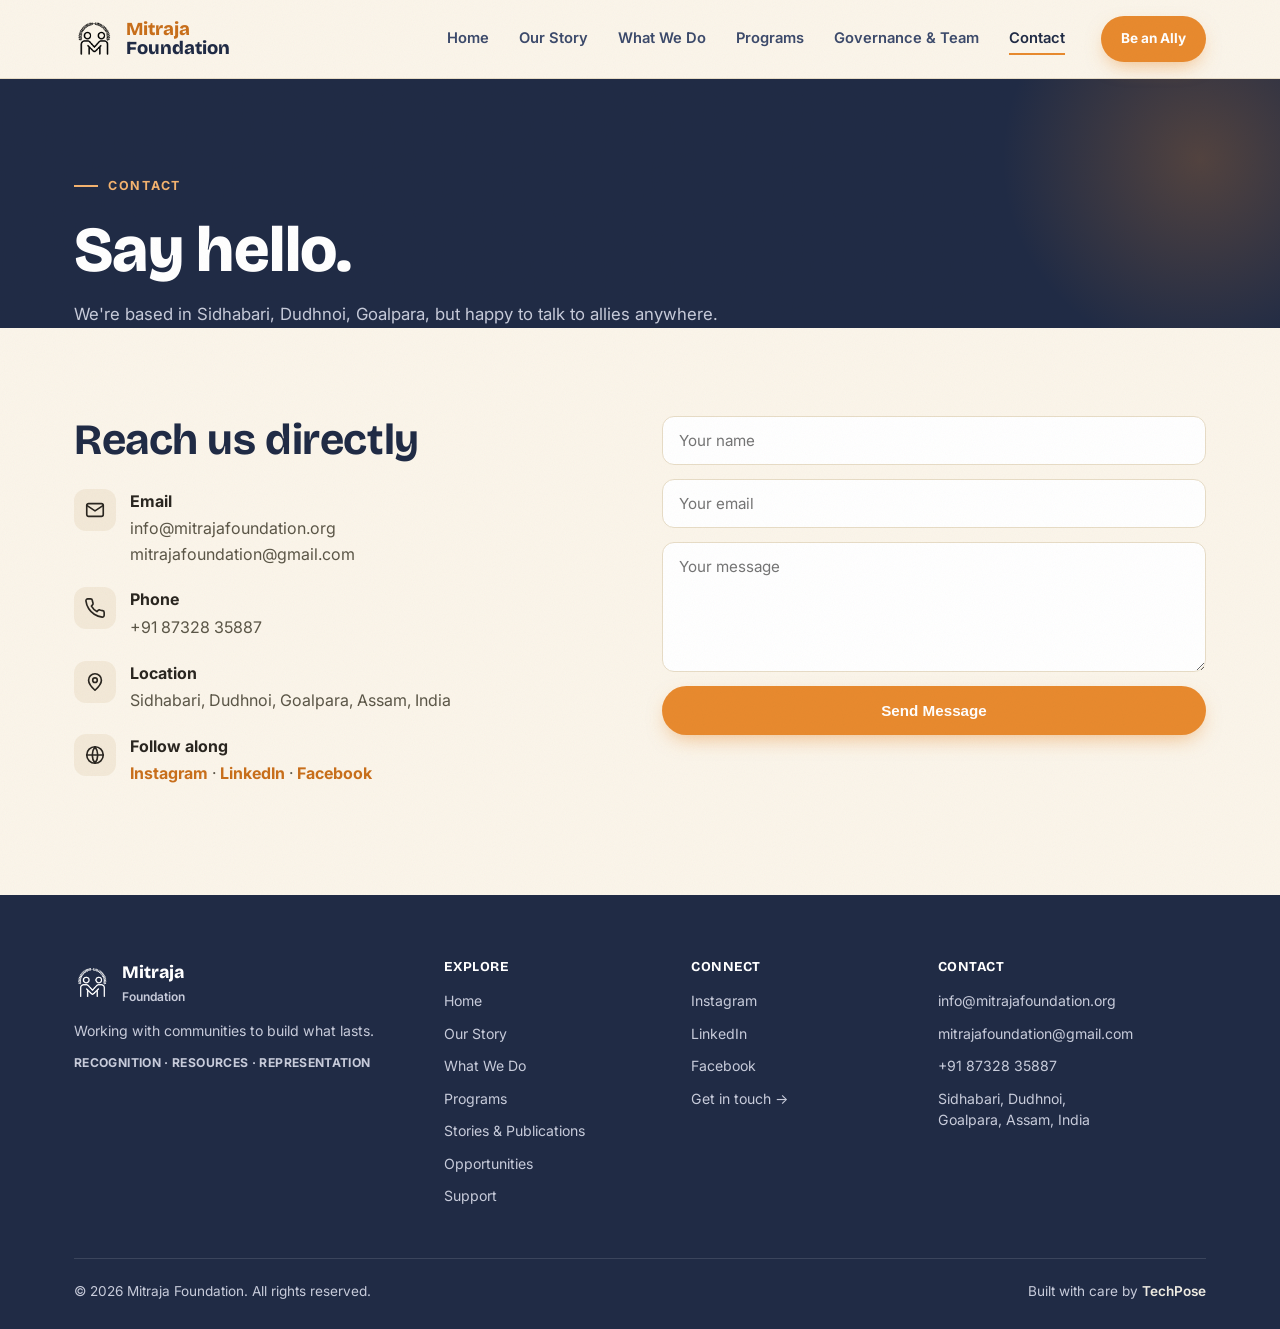
==== commit 643e9f38: "Rebuild Get Involved as "Join Us", new site-wide footer Get Involved / Join Us: - Full rewrite per t" ====
--- a/contact/index.html
+++ b/contact/index.html
@@ -14,7 +14,7 @@
 <header class="site-header">
   <div class="nav-wrap">
     <a href="../" class="brand">
-      <img src="../assets/images/mitraja-logo-256.png" alt="Mitraja Foundation logo" width="38" height="38" style="border-radius:50%;">
+      <img src="../assets/images/logos/logo-nobg.png" alt="Mitraja Foundation logo">
       <span class="brand-text"><span class="top">Mitraja</span><span class="bottom">Foundation</span></span>
     </a>
     <button class="hamburger" id="hamburger" aria-label="Toggle menu" aria-expanded="false"><span></span><span></span><span></span></button>
@@ -85,38 +85,35 @@
     <div class="footer-grid">
       <div>
         <div class="footer-brand">
-          <img src="../assets/images/mitraja-logo-256.png" alt="Mitraja Foundation logo" width="34" height="34" style="border-radius:50%;">
+          <img src="../assets/images/logos/logo-nobg.png" alt="Mitraja Foundation logo">
           <div class="footer-brand-text">Mitraja<span>Foundation</span></div>
         </div>
-        <p class="footer-desc">A friendship-led non-profit (Section 8 Company) working in Sidhabari, Dudhnoi, Goalpara, Assam: youth clubs, libraries, green skills and livelihood training.</p>
-        <div class="footer-social">
-          <a href="https://www.instagram.com/mitraja_foundation" target="_blank" rel="noopener" aria-label="Instagram"><svg viewBox="0 0 24 24"><path d="M12 2.163c3.204 0 3.584.012 4.85.07 3.252.148 4.771 1.691 4.919 4.919.058 1.265.069 1.645.069 4.849 0 3.205-.012 3.584-.069 4.849-.149 3.225-1.664 4.771-4.919 4.919-1.266.058-1.644.07-4.85.07-3.204 0-3.584-.012-4.849-.07-3.26-.149-4.771-1.699-4.919-4.92-.058-1.265-.07-1.644-.07-4.849 0-3.204.013-3.583.07-4.849.149-3.227 1.664-4.771 4.919-4.919 1.266-.057 1.645-.069 4.849-.069zM12 5.838a6.162 6.162 0 100 12.324 6.162 6.162 0 000-12.324zM12 16a4 4 0 110-8 4 4 0 010 8zm6.406-11.845a1.44 1.44 0 100 2.881 1.44 1.44 0 000-2.881z"/></svg></a>
-          <a href="https://www.facebook.com/people/Mitraja-Foundation/61587163751667/" target="_blank" rel="noopener" aria-label="Facebook"><svg viewBox="0 0 24 24"><path d="M24 12.073c0-6.627-5.373-12-12-12s-12 5.373-12 12c0 5.99 4.388 10.954 10.125 11.854v-8.385H7.078v-3.47h3.047V9.43c0-3.007 1.792-4.669 4.533-4.669 1.312 0 2.686.235 2.686.235v2.953H15.83c-1.491 0-1.956.925-1.956 1.874v2.25h3.328l-.532 3.47h-2.796v8.385C19.612 23.027 24 18.062 24 12.073z"/></svg></a>
-          <a href="https://www.linkedin.com/company/mitrajafoundation" target="_blank" rel="noopener" aria-label="LinkedIn"><svg viewBox="0 0 24 24"><path d="M20.447 20.452h-3.554v-5.569c0-1.328-.027-3.037-1.852-3.037-1.853 0-2.136 1.445-2.136 2.939v5.667H9.351V9h3.414v1.561h.046c.477-.9 1.637-1.85 3.37-1.85 3.601 0 4.267 2.37 4.267 5.455v6.286zM5.337 7.433a2.062 2.062 0 01-2.063-2.065 2.064 2.064 0 112.063 2.065zm1.782 13.019H3.555V9h3.564v11.452zM22.225 0H1.771C.792 0 0 .774 0 1.729v20.542C0 23.227.792 24 1.771 24h20.451C23.2 24 24 23.227 24 22.271V1.729C24 .774 23.2 0 22.222 0h.003z"/></svg></a>
-        </div>
+        <p class="footer-desc">Working with communities to build what lasts.</p>
+        <div class="pillar-tags" style="margin-top:10px;color:#C7CBDA;">Recognition · Resources · Representation</div>
       </div>
       <div class="footer-col">
-        <h4>Organisation</h4>
+        <h4>Explore</h4>
+        <a href="../">Home</a>
         <a href="../our-story/">Our Story</a>
-        <a href="../our-story/#values">Mission &amp; Values</a>
-        <a href="../governance/">Governance &amp; Team</a>
+        <a href="../what-we-do/">What We Do</a>
+        <a href="../programs/">Programs</a>
+        <a href="../stories/">Stories &amp; Publications</a>
+        <a href="../get-involved/">Opportunities</a>
+        <a href="../donate/">Support</a>
       </div>
       <div class="footer-col">
-        <h4>What We Do</h4>
-        <a href="../what-we-do/#apollo">Apollo Program</a>
-        <a href="../what-we-do/#library">Apollo Library</a>
-        <a href="../programs/">Recent Activities</a>
+        <h4>Connect</h4>
+        <a href="https://www.instagram.com/mitraja_foundation" target="_blank" rel="noopener">Instagram</a>
+        <a href="https://www.linkedin.com/company/mitrajafoundation" target="_blank" rel="noopener">LinkedIn</a>
+        <a href="https://www.facebook.com/people/Mitraja-Foundation/61587163751667/" target="_blank" rel="noopener">Facebook</a>
+        <a href="../contact/">Get in touch →</a>
       </div>
-      <div class="newsletter-box">
-        <h4>Stay in the loop</h4>
-        <p>Occasional updates from Sidhabari, no spam ever.</p>
-        <form class="newsletter-form" action="https://formsubmit.co/info@mitrajafoundation.org" method="POST" style="display:flex;gap:8px;">
-          <input type="hidden" name="_subject" value="New newsletter signup, Mitraja website">
-          <input type="hidden" name="_captcha" value="false">
-          <input type="email" name="email" placeholder="you@email.com" required aria-label="Email address" style="flex:1;padding:12px 14px;border-radius:10px;border:1.5px solid rgba(255,255,255,.2);background:rgba(255,255,255,.06);color:#fff;">
-          <button type="submit" class="btn btn-primary btn-sm">Join</button>
-        </form>
-        <p style="font-size:.78rem;color:#A9AFC9;margin-top:10px;">Sends straight to our inbox, no third-party mailing list.</p>
+      <div class="footer-col">
+        <h4>Contact</h4>
+        <a href="mailto:info@mitrajafoundation.org">info@mitrajafoundation.org</a>
+        <a href="mailto:mitrajafoundation@gmail.com">mitrajafoundation@gmail.com</a>
+        <a href="tel:+918732835887">+91 87328 35887</a>
+        <span style="display:block;font-size:.88rem;color:#C7CBDA;margin-top:4px;line-height:1.5;">Sidhabari, Dudhnoi,<br>Goalpara, Assam, India</span>
       </div>
     </div>
     <div class="footer-bottom">
--- a/css/style.css
+++ b/css/style.css
@@ -125,6 +125,8 @@
 }
 .nav-wrap{max-width:var(--container);margin:0 auto;padding:16px 24px;display:flex;align-items:center;justify-content:space-between;gap:20px;}
 .brand{display:flex;align-items:center;gap:10px;}
+.brand img,.footer-brand img{height:38px;width:auto;display:block;}
+.footer-brand img{height:34px;filter:invert(1) brightness(1.15);}
 .brand-text{font-family:var(--font-display);font-weight:800;font-size:1.15rem;color:var(--ink);line-height:1.05;}
 .brand-text span{display:block;}
 .brand-text .top{color:var(--marigold-dark);}
@@ -202,8 +204,20 @@
 .p-card-tag{font-weight:700;font-size:.78rem;letter-spacing:.05em;text-transform:uppercase;color:var(--marigold-dark);}
 .p-card p{font-size:.95rem;}
 
-.value-card{background:var(--white);border-radius:var(--radius);padding:30px 26px;border:1px solid var(--line);box-shadow:var(--shadow);}
+.value-card{background:var(--white);border-radius:var(--radius);padding:30px 26px;border:1px solid var(--line);box-shadow:var(--shadow);transition:transform .2s ease, box-shadow .2s ease;}
+.value-card:hover{transform:translateY(-4px);box-shadow:var(--shadow-lg);}
 .value-swatch{width:44px;height:44px;border-radius:12px;margin-bottom:16px;}
+
+/* ---------- Numbered pillar cards (Recognition / Resources / Representation) ---------- */
+.pillar-num{font-family:var(--font-display);font-weight:800;font-size:1.9rem;color:var(--marigold-dark);margin-bottom:8px;line-height:1;}
+.pillar-tags{margin-top:16px;font-size:.76rem;font-weight:700;letter-spacing:.03em;color:var(--text-soft);text-transform:uppercase;}
+
+/* ---------- Detail card (bank/registration info rows) ---------- */
+.detail-card{background:var(--white);border:1px solid var(--line);border-radius:var(--radius);padding:6px 28px;box-shadow:var(--shadow);}
+.detail-row{display:flex;justify-content:space-between;align-items:baseline;gap:20px;padding:16px 0;border-bottom:1px solid var(--line);flex-wrap:wrap;}
+.detail-row:last-child{border-bottom:none;}
+.detail-row .k{font-weight:600;color:var(--text-soft);font-size:.9rem;}
+.detail-row .v{font-weight:700;color:var(--ink);font-size:.95rem;text-align:right;font-family:var(--font-display);letter-spacing:.02em;}
 
 /* ---------- Framework / APOLLO ---------- */
 .apollo-grid{display:grid;grid-template-columns:repeat(6,1fr);gap:14px;}
@@ -275,6 +289,14 @@
 .activity-card h3{color:var(--ink);}
 .feed-status{text-align:center;padding:20px;font-size:.9rem;color:var(--text-soft);}
 .feed-status.error{color:var(--terracotta);}
+
+/* ---------- Newsletter issue list (Stories page) ---------- */
+.newsletter-list{list-style:none;max-width:480px;margin:0 auto;text-align:left;}
+.newsletter-list li{border-bottom:1px solid var(--line);}
+.newsletter-list li:last-child{border-bottom:none;}
+.newsletter-list a{display:flex;align-items:center;justify-content:space-between;gap:12px;padding:16px 4px;font-weight:700;color:var(--ink);transition:color .15s;}
+.newsletter-list a:hover{color:var(--marigold-dark);}
+.newsletter-list a::after{content:'Download →';font-weight:600;font-size:.82rem;color:var(--marigold-dark);white-space:nowrap;}
 
 /* Day-by-day summer camp strip */
 .camp-day{display:grid;grid-template-columns:120px 1fr;gap:22px;padding:26px 0;border-bottom:1px solid var(--line);}
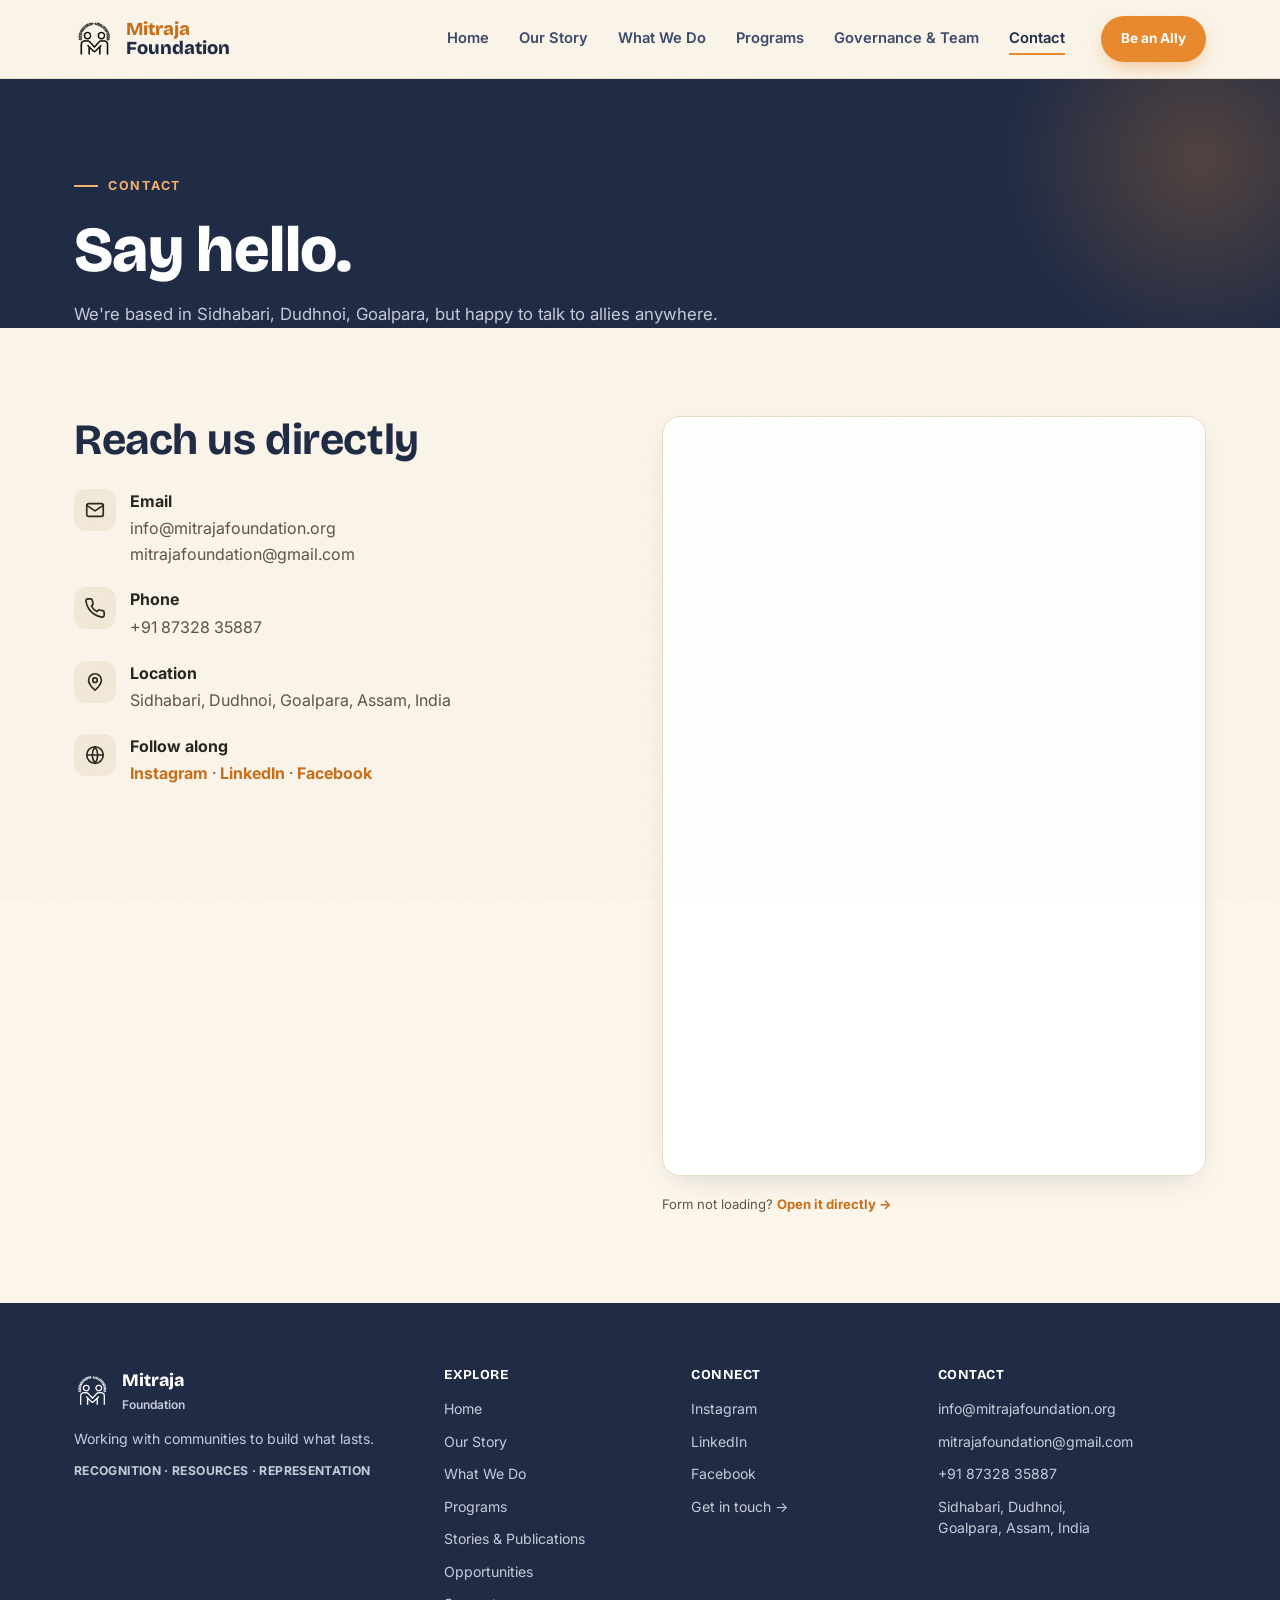
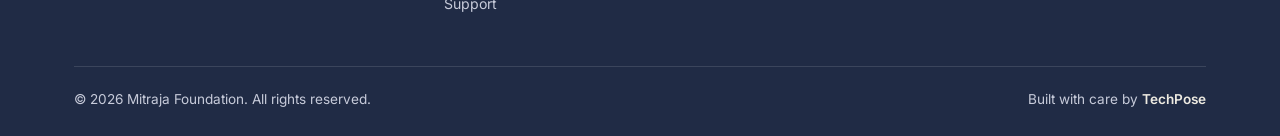
==== commit 679358d5: "Embed Google Form on Contact and Join Us pages Replaced the formsubmit.co forms on /contact/ and Get" ====
--- a/contact/index.html
+++ b/contact/index.html
@@ -69,14 +69,10 @@
         </div>
       </div>
     </div>
-    <form class="site-form" data-aos="fade-up" data-aos-delay="100" action="https://formsubmit.co/info@mitrajafoundation.org" method="POST">
-      <input type="hidden" name="_subject" value="New message, Mitraja website">
-      <input type="hidden" name="_captcha" value="false">
-      <input type="text" name="name" placeholder="Your name" required>
-      <input type="email" name="email" placeholder="Your email" required>
-      <textarea name="message" placeholder="Your message" required></textarea>
-      <button type="submit" class="btn btn-primary">Send Message</button>
-    </form>
+    <div class="gform-embed" data-aos="fade-up" data-aos-delay="100">
+      <iframe src="https://forms.gle/TYavp5uEaPznwn2F8?embedded=true" title="Contact Mitraja Foundation">Loading…</iframe>
+      <p class="gform-fallback">Form not loading? <a href="https://forms.gle/TYavp5uEaPznwn2F8" target="_blank" rel="noopener">Open it directly →</a></p>
+    </div>
   </div>
 </section>
 
--- a/css/style.css
+++ b/css/style.css
@@ -298,6 +298,44 @@
 .newsletter-list a:hover{color:var(--marigold-dark);}
 .newsletter-list a::after{content:'Download →';font-weight:600;font-size:.82rem;color:var(--marigold-dark);white-space:nowrap;}
 
+/* ---------- Lightbox (click any real photo to view full-screen) ---------- */
+.photo-gallery img,
+.photo-block.has-photo img,
+.activity-cover img,
+.img-zoomable{cursor:zoom-in;}
+
+.lightbox{
+  position:fixed;inset:0;z-index:2000;display:none;align-items:center;justify-content:center;
+  background:rgba(15,12,8,.95);
+}
+.lightbox.open{display:flex;}
+.lb-stage{width:100%;height:100%;display:flex;align-items:center;justify-content:center;overflow:auto;padding:70px 24px;}
+.lb-img{max-width:90vw;max-height:82vh;object-fit:contain;border-radius:6px;box-shadow:0 24px 70px rgba(0,0,0,.5);cursor:zoom-in;}
+.lb-img.zoomed{max-width:none;max-height:none;width:auto;cursor:zoom-out;}
+.lightbox button{
+  position:fixed;background:rgba(255,255,255,.08);border:1px solid rgba(255,255,255,.2);color:#fff;
+  border-radius:50%;cursor:pointer;display:flex;align-items:center;justify-content:center;
+  transition:background .15s, transform .15s;
+}
+.lightbox button:hover{background:rgba(255,255,255,.2);}
+.lb-close{top:20px;right:20px;width:44px;height:44px;font-size:1.6rem;line-height:1;}
+.lb-prev,.lb-next{top:50%;transform:translateY(-50%);width:50px;height:50px;font-size:1.8rem;}
+.lb-prev:hover,.lb-next:hover{transform:translateY(-50%) scale(1.08);}
+.lb-prev{left:16px;}
+.lb-next{right:16px;}
+.lb-counter{
+  position:fixed;bottom:18px;left:50%;transform:translateX(-50%);
+  color:#fff;font-size:.8rem;font-weight:700;letter-spacing:.04em;
+  background:rgba(255,255,255,.1);padding:6px 16px;border-radius:999px;
+}
+.lb-hint{position:fixed;bottom:18px;right:20px;color:rgba(255,255,255,.55);font-size:.76rem;display:none;}
+@media (min-width:721px){.lb-hint{display:block;}}
+@media (max-width:720px){
+  .lb-prev,.lb-next{width:40px;height:40px;font-size:1.4rem;}
+  .lb-close{width:38px;height:38px;font-size:1.3rem;}
+  .lb-stage{padding:60px 12px;}
+}
+
 /* Day-by-day summer camp strip */
 .camp-day{display:grid;grid-template-columns:120px 1fr;gap:22px;padding:26px 0;border-bottom:1px solid var(--line);}
 .camp-day:last-child{border-bottom:none;}
@@ -324,6 +362,12 @@
 }
 form.site-form input:focus, form.site-form textarea:focus{outline:none;border-color:var(--marigold);}
 form.site-form textarea{min-height:130px;resize:vertical;}
+
+/* ---------- Embedded Google Form (Contact) ---------- */
+.gform-embed{width:100%;}
+.gform-embed iframe{width:100%;height:760px;border:1px solid var(--line);border-radius:var(--radius);background:var(--white);box-shadow:var(--shadow);}
+.gform-fallback{margin-top:10px;font-size:.82rem;color:var(--text-soft);}
+.gform-fallback a{color:var(--marigold-dark);font-weight:700;}
 
 /* ---------- CTA band ---------- */
 .cta-band{background:linear-gradient(120deg,var(--marigold),var(--terracotta));border-radius:var(--radius);padding:56px 48px;text-align:center;color:#fff;}
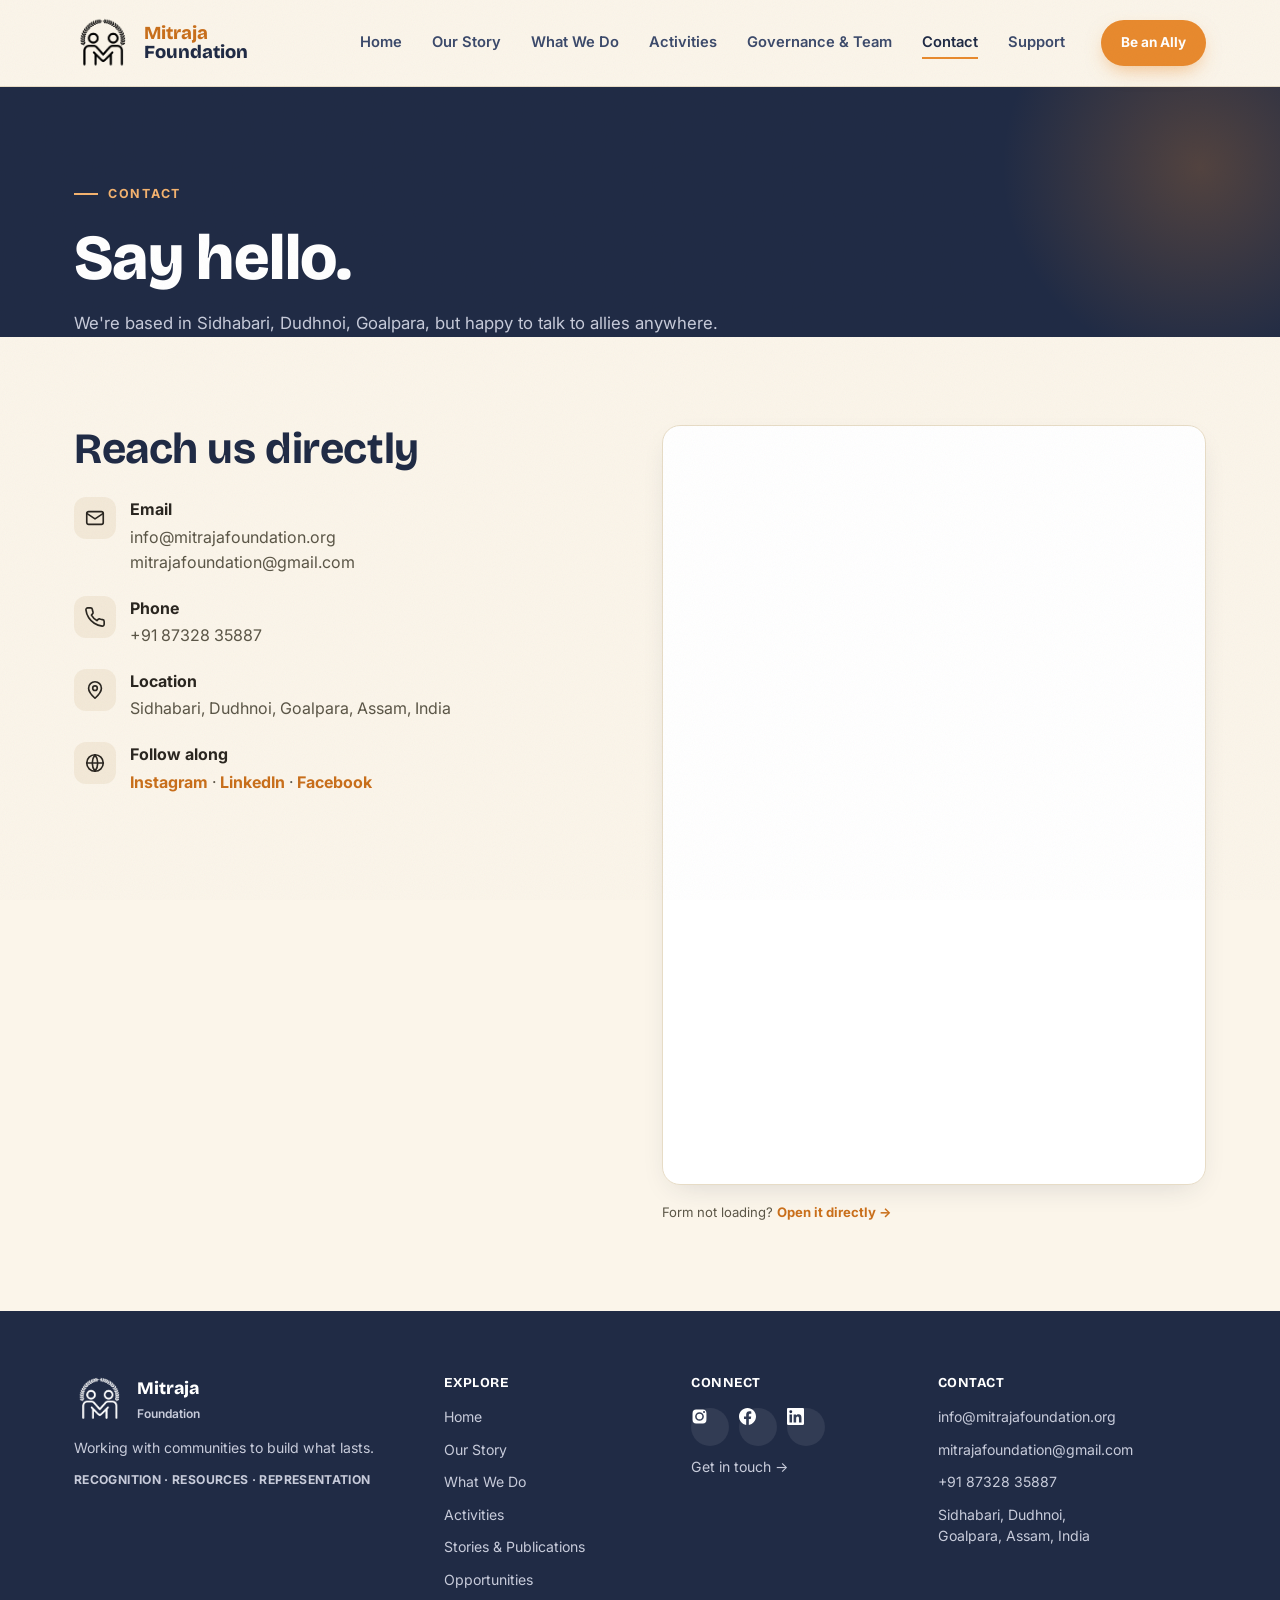
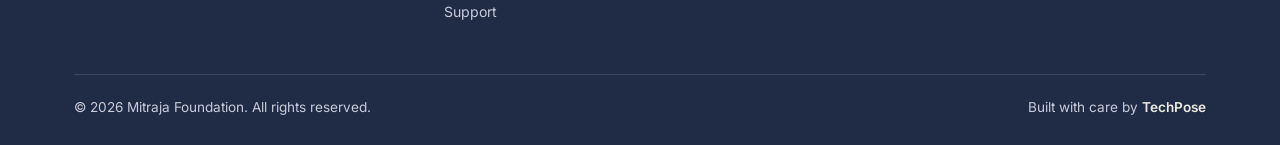
==== commit d9e1100a: "Full-width hero banner, Activities rename, remove Apollo Program, fixes Homepage hero: - Replaced th" ====
--- a/contact/index.html
+++ b/contact/index.html
@@ -22,9 +22,10 @@
       <a href="../">Home</a>
       <a href="../our-story/">Our Story</a>
       <a href="../what-we-do/">What We Do</a>
-      <a href="../programs/">Programs</a>
+      <a href="../programs/">Activities</a>
       <a href="../governance/">Governance &amp; Team</a>
       <a href="../contact/" class="active">Contact</a>
+      <a href="../donate/">Support</a>
       <a href="../get-involved/" class="btn btn-primary btn-sm">Be an Ally</a>
     </nav>
   </div>
@@ -92,16 +93,14 @@
         <a href="../">Home</a>
         <a href="../our-story/">Our Story</a>
         <a href="../what-we-do/">What We Do</a>
-        <a href="../programs/">Programs</a>
+        <a href="../programs/">Activities</a>
         <a href="../stories/">Stories &amp; Publications</a>
         <a href="../get-involved/">Opportunities</a>
         <a href="../donate/">Support</a>
       </div>
       <div class="footer-col">
         <h4>Connect</h4>
-        <a href="https://www.instagram.com/mitraja_foundation" target="_blank" rel="noopener">Instagram</a>
-        <a href="https://www.linkedin.com/company/mitrajafoundation" target="_blank" rel="noopener">LinkedIn</a>
-        <a href="https://www.facebook.com/people/Mitraja-Foundation/61587163751667/" target="_blank" rel="noopener">Facebook</a>
+        <div class="footer-social"><a href="https://www.instagram.com/mitraja_foundation" target="_blank" rel="noopener" aria-label="Instagram"><svg viewBox="0 0 24 24"><path d="M12 2.163c3.204 0 3.584.012 4.85.07 3.252.148 4.771 1.691 4.919 4.919.058 1.265.069 1.645.069 4.849 0 3.205-.012 3.584-.069 4.849-.149 3.225-1.664 4.771-4.919 4.919-1.266.058-1.644.07-4.85.07-3.204 0-3.584-.012-4.849-.07-3.26-.149-4.771-1.699-4.919-4.92-.058-1.265-.07-1.644-.07-4.849 0-3.204.013-3.583.07-4.849.149-3.227 1.664-4.771 4.919-4.919 1.266-.057 1.645-.069 4.849-.069zM12 5.838a6.162 6.162 0 100 12.324 6.162 6.162 0 000-12.324zM12 16a4 4 0 110-8 4 4 0 010 8zm6.406-11.845a1.44 1.44 0 100 2.881 1.44 1.44 0 000-2.881z"/></svg></a><a href="https://www.facebook.com/people/Mitraja-Foundation/61587163751667/" target="_blank" rel="noopener" aria-label="Facebook"><svg viewBox="0 0 24 24"><path d="M24 12.073c0-6.627-5.373-12-12-12s-12 5.373-12 12c0 5.99 4.388 10.954 10.125 11.854v-8.385H7.078v-3.47h3.047V9.43c0-3.007 1.792-4.669 4.533-4.669 1.312 0 2.686.235 2.686.235v2.953H15.83c-1.491 0-1.956.925-1.956 1.874v2.25h3.328l-.532 3.47h-2.796v8.385C19.612 23.027 24 18.062 24 12.073z"/></svg></a><a href="https://www.linkedin.com/company/mitrajafoundation" target="_blank" rel="noopener" aria-label="LinkedIn"><svg viewBox="0 0 24 24"><path d="M20.447 20.452h-3.554v-5.569c0-1.328-.027-3.037-1.852-3.037-1.853 0-2.136 1.445-2.136 2.939v5.667H9.351V9h3.414v1.561h.046c.477-.9 1.637-1.85 3.37-1.85 3.601 0 4.267 2.37 4.267 5.455v6.286zM5.337 7.433a2.062 2.062 0 01-2.063-2.065 2.064 2.064 0 112.063 2.065zm1.782 13.019H3.555V9h3.564v11.452zM22.225 0H1.771C.792 0 0 .774 0 1.729v20.542C0 23.227.792 24 1.771 24h20.451C23.2 24 24 23.227 24 22.271V1.729C24 .774 23.2 0 22.222 0h.003z"/></svg></a></div>
         <a href="../contact/">Get in touch →</a>
       </div>
       <div class="footer-col">
--- a/css/style.css
+++ b/css/style.css
@@ -125,8 +125,8 @@
 }
 .nav-wrap{max-width:var(--container);margin:0 auto;padding:16px 24px;display:flex;align-items:center;justify-content:space-between;gap:20px;}
 .brand{display:flex;align-items:center;gap:10px;}
-.brand img,.footer-brand img{height:38px;width:auto;display:block;}
-.footer-brand img{height:34px;filter:invert(1) brightness(1.15);}
+.brand img,.footer-brand img{height:54px;width:auto;display:block;}
+.footer-brand img{height:48px;filter:invert(1) brightness(1.15);}
 .brand-text{font-family:var(--font-display);font-weight:800;font-size:1.15rem;color:var(--ink);line-height:1.05;}
 .brand-text span{display:block;}
 .brand-text .top{color:var(--marigold-dark);}
@@ -152,6 +152,23 @@
 .hero-meta-row{display:flex;gap:34px;flex-wrap:wrap;}
 .m-num{font-family:var(--font-display);font-size:1.9rem;font-weight:800;color:var(--moss);}
 .m-lbl{font-size:.85rem;color:var(--text-soft);max-width:14ch;}
+
+/* ---------- Hero banner (full-width image) ---------- */
+.hero-banner{position:relative;overflow:hidden;}
+.hero-banner-media{position:relative;aspect-ratio:16/9;min-height:460px;}
+.hero-banner-media img{width:100%;height:100%;object-fit:cover;display:block;filter:var(--photo-grade);}
+.hero-banner-media::after{content:'';position:absolute;inset:0;background:linear-gradient(180deg,rgba(15,12,8,.05) 0%,rgba(15,12,8,.35) 45%,rgba(15,12,8,.88) 100%);}
+.hero-banner-content{position:absolute;inset:0;z-index:1;display:flex;align-items:flex-end;padding-bottom:44px;}
+.hero-banner-content h1{color:#fff;}
+.hero-banner-content .hero-lede{color:#EDEAE1;}
+.hero-banner-meta{background:var(--ink);}
+.hero-banner-meta .container{padding:22px 24px;}
+.hero-banner-meta .m-num{color:var(--marigold);}
+.hero-banner-meta .m-lbl{color:#C7CBDA;}
+@media (max-width:720px){
+  .hero-banner-media{aspect-ratio:auto;min-height:560px;}
+  .hero-banner-content{padding-bottom:32px;}
+}
 
 .quote-card{
   background:var(--ink);color:#fff;border-radius:var(--radius);padding:34px 32px;position:relative;overflow:hidden;
@@ -218,6 +235,10 @@
 .detail-row:last-child{border-bottom:none;}
 .detail-row .k{font-weight:600;color:var(--text-soft);font-size:.9rem;}
 .detail-row .v{font-weight:700;color:var(--ink);font-size:.95rem;text-align:right;font-family:var(--font-display);letter-spacing:.02em;}
+.detail-card.on-dark{background:rgba(255,255,255,.05);border-color:rgba(255,255,255,.16);}
+.detail-card.on-dark .detail-row{border-bottom-color:rgba(255,255,255,.14);}
+.detail-card.on-dark .k{color:#C7CBDA;}
+.detail-card.on-dark .v{color:#fff;}
 
 /* ---------- Framework / APOLLO ---------- */
 .apollo-grid{display:grid;grid-template-columns:repeat(6,1fr);gap:14px;}
@@ -368,6 +389,13 @@
 .gform-embed iframe{width:100%;height:760px;border:1px solid var(--line);border-radius:var(--radius);background:var(--white);box-shadow:var(--shadow);}
 .gform-fallback{margin-top:10px;font-size:.82rem;color:var(--text-soft);}
 .gform-fallback a{color:var(--marigold-dark);font-weight:700;}
+
+/* ---------- Before / after comparison ---------- */
+.before-after{display:grid;grid-template-columns:1fr 1fr;gap:14px;}
+.ba-panel{position:relative;border-radius:var(--radius);overflow:hidden;box-shadow:var(--shadow);aspect-ratio:4/3;}
+.ba-panel img{width:100%;height:100%;object-fit:cover;display:block;filter:var(--photo-grade);cursor:zoom-in;}
+.ba-tag{position:absolute;top:12px;left:12px;z-index:2;background:rgba(20,15,10,.72);color:#fff;font-weight:800;font-size:.7rem;letter-spacing:.09em;text-transform:uppercase;padding:6px 14px;border-radius:999px;}
+@media (max-width:640px){.before-after{grid-template-columns:1fr;}}
 
 /* ---------- CTA band ---------- */
 .cta-band{background:linear-gradient(120deg,var(--marigold),var(--terracotta));border-radius:var(--radius);padding:56px 48px;text-align:center;color:#fff;}
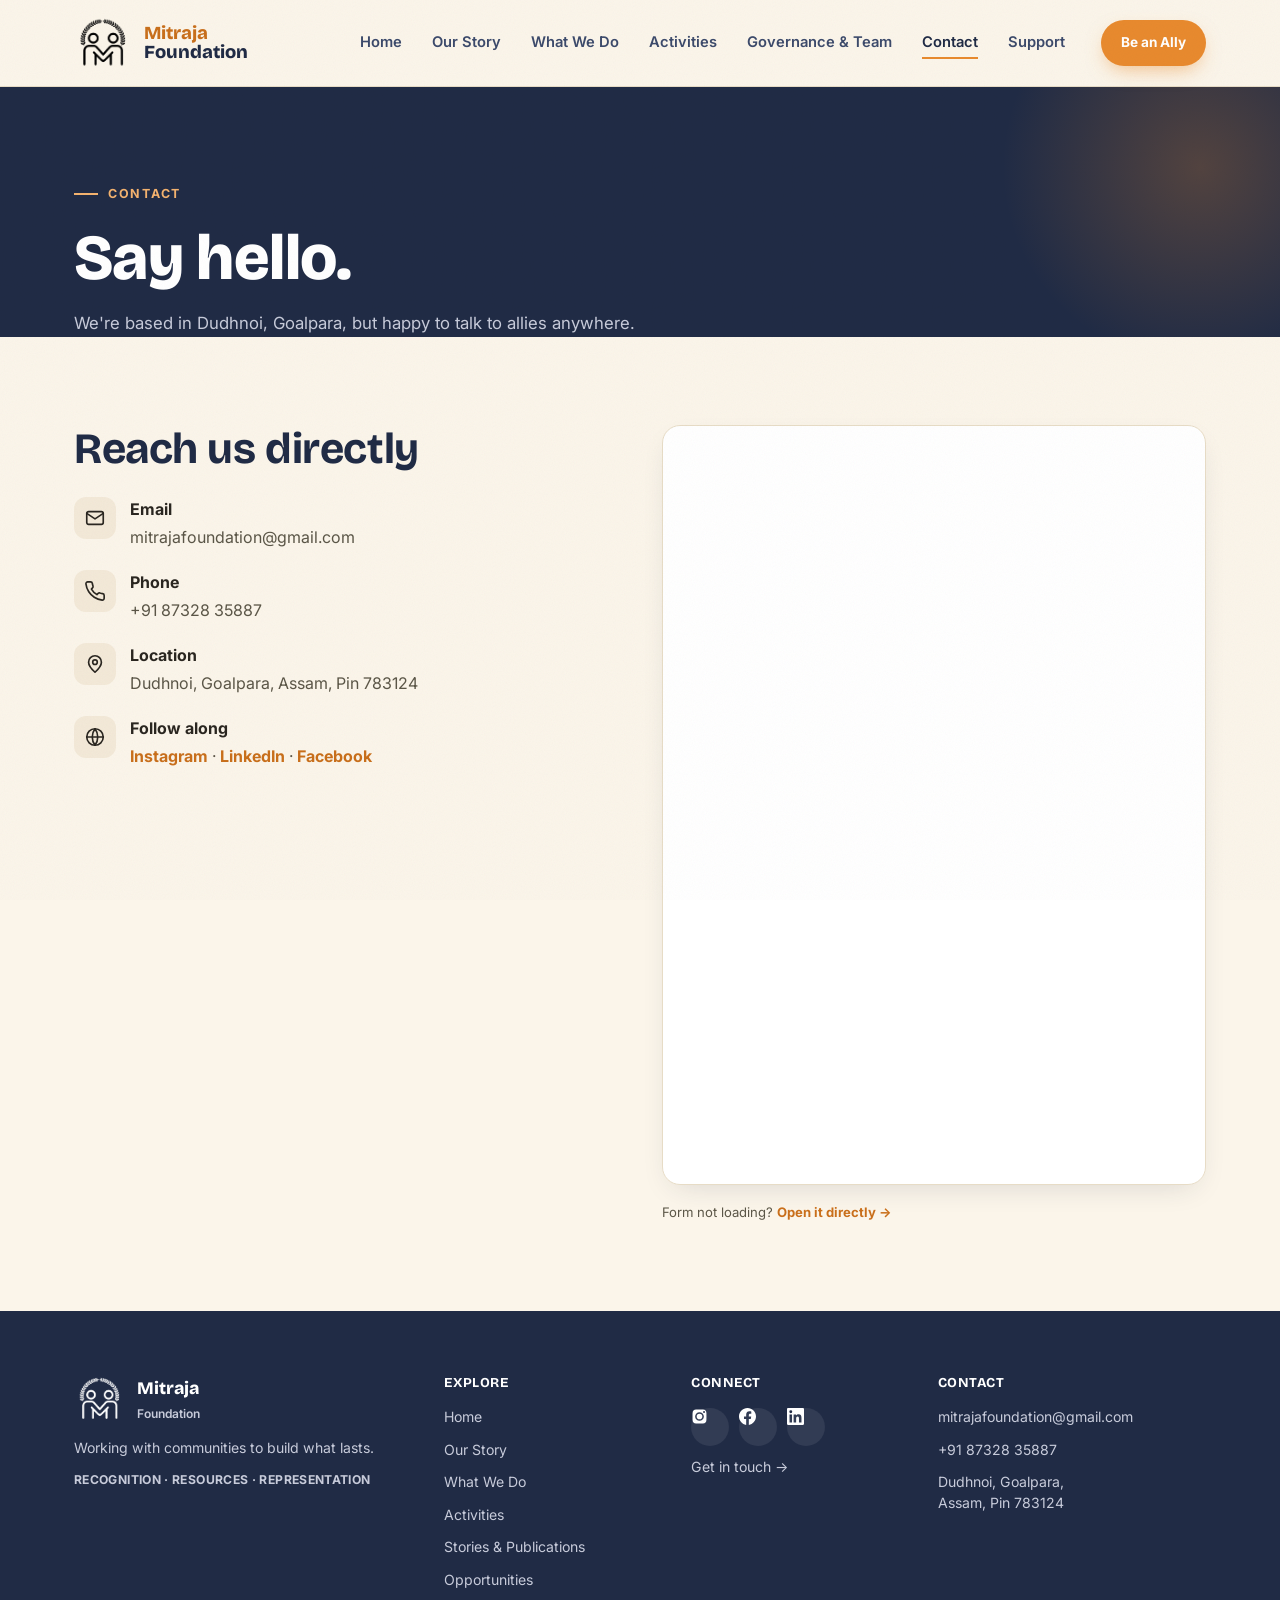
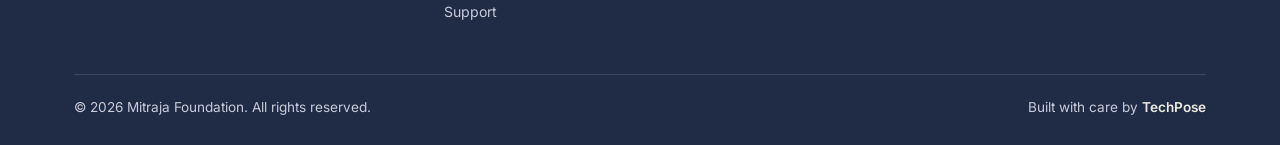
==== commit 58b8b36b: "Version 1 beta updates - Homepage: replace hero slider slides 2-4, Apollo Library photo - Our Story:" ====
--- a/contact/index.html
+++ b/contact/index.html
@@ -4,7 +4,7 @@
 <meta charset="UTF-8">
 <meta name="viewport" content="width=device-width, initial-scale=1.0">
 <title>Contact: Mitraja Foundation</title>
-<meta name="description" content="Get in touch with Mitraja Foundation, Sidhabari, Dudhnoi, Goalpara, Assam.">
+<meta name="description" content="Get in touch with Mitraja Foundation, Dudhnoi, Goalpara, Assam.">
 <link rel="icon" type="image/png" href="../assets/favicon.png">
 <link rel="stylesheet" href="../css/style.css">
 <link rel="stylesheet" href="https://unpkg.com/aos@2.3.4/dist/aos.css">
@@ -35,7 +35,7 @@
   <div class="container">
     <span class="eyebrow" style="color:#F4B36F;">Contact</span>
     <h1>Say hello.</h1>
-    <p>We're based in Sidhabari, Dudhnoi, Goalpara, but happy to talk to allies anywhere.</p>
+    <p>We're based in Dudhnoi, Goalpara, but happy to talk to allies anywhere.</p>
   </div>
 </section>
 
@@ -47,7 +47,7 @@
         <div class="contact-info-icon"><svg class="icon" viewBox="0 0 24 24" aria-hidden="true"><rect x="3" y="5" width="18" height="14" rx="2"/><path d="M3 7l9 6 9-6"/></svg></div>
         <div>
           <strong>Email</strong>
-          <p style="margin-top:2px;">info@mitrajafoundation.org<br>mitrajafoundation@gmail.com</p>
+          <p style="margin-top:2px;">mitrajafoundation@gmail.com</p>
         </div>
       </div>
       <div class="contact-info-item">
@@ -56,7 +56,7 @@
       </div>
       <div class="contact-info-item">
         <div class="contact-info-icon"><svg class="icon" viewBox="0 0 24 24" aria-hidden="true"><path d="M12 21s7-6.5 7-11a7 7 0 1 0-14 0c0 4.5 7 11 7 11z"/><circle cx="12" cy="10" r="2.5"/></svg></div>
-        <div><strong>Location</strong><p style="margin-top:2px;">Sidhabari, Dudhnoi, Goalpara, Assam, India</p></div>
+        <div><strong>Location</strong><p style="margin-top:2px;">Dudhnoi, Goalpara, Assam, Pin 783124</p></div>
       </div>
       <div class="contact-info-item">
         <div class="contact-info-icon"><svg class="icon" viewBox="0 0 24 24" aria-hidden="true"><circle cx="12" cy="12" r="9"/><path d="M3 12h18M12 3a15 15 0 0 1 0 18 15 15 0 0 1 0-18z"/></svg></div>
@@ -104,11 +104,9 @@
         <a href="../contact/">Get in touch →</a>
       </div>
       <div class="footer-col">
-        <h4>Contact</h4>
-        <a href="mailto:info@mitrajafoundation.org">info@mitrajafoundation.org</a>
-        <a href="mailto:mitrajafoundation@gmail.com">mitrajafoundation@gmail.com</a>
+        <h4>Contact</h4>        <a href="mailto:mitrajafoundation@gmail.com">mitrajafoundation@gmail.com</a>
         <a href="tel:+918732835887">+91 87328 35887</a>
-        <span style="display:block;font-size:.88rem;color:#C7CBDA;margin-top:4px;line-height:1.5;">Sidhabari, Dudhnoi,<br>Goalpara, Assam, India</span>
+        <span style="display:block;font-size:.88rem;color:#C7CBDA;margin-top:4px;line-height:1.5;">Dudhnoi, Goalpara,<br>Assam, Pin 783124</span>
       </div>
     </div>
     <div class="footer-bottom">
--- a/css/style.css
+++ b/css/style.css
@@ -153,21 +153,72 @@
 .m-num{font-family:var(--font-display);font-size:1.9rem;font-weight:800;color:var(--moss);}
 .m-lbl{font-size:.85rem;color:var(--text-soft);max-width:14ch;}
 
-/* ---------- Hero banner (full-width image) ---------- */
-.hero-banner{position:relative;overflow:hidden;}
-.hero-banner-media{position:relative;aspect-ratio:16/9;min-height:460px;}
-.hero-banner-media img{width:100%;height:100%;object-fit:cover;display:block;filter:var(--photo-grade);}
-.hero-banner-media::after{content:'';position:absolute;inset:0;background:linear-gradient(180deg,rgba(15,12,8,.05) 0%,rgba(15,12,8,.35) 45%,rgba(15,12,8,.88) 100%);}
-.hero-banner-content{position:absolute;inset:0;z-index:1;display:flex;align-items:flex-end;padding-bottom:44px;}
-.hero-banner-content h1{color:#fff;}
-.hero-banner-content .hero-lede{color:#EDEAE1;}
+/* ---------- Hero banner (full-width slider) ---------- */
+.hero-banner{position:relative;overflow:hidden;width:100%;}
+.hero-banner-media{position:relative;width:100%;aspect-ratio:16/9;min-height:460px;background:var(--ink);}
+.hero-slide{position:absolute;inset:0;opacity:0;transition:opacity 1.4s ease;}
+.hero-slide.active{opacity:1;z-index:1;}
+.hero-slide img{width:100%;height:100%;object-fit:cover;display:block;filter:var(--photo-grade);transform:scale(1);}
+.hero-slide.active img{animation:heroKenBurns 9s ease-out forwards;}
+@keyframes heroKenBurns{from{transform:scale(1);}to{transform:scale(1.07);}}
+/* Even scrim keeps the photo itself legible as a photo. */
+.hero-banner-media::after{content:'';position:absolute;inset:0;z-index:1;background:linear-gradient(180deg,rgba(15,12,8,.15) 0%,rgba(15,12,8,.12) 45%,rgba(15,12,8,.38) 100%);pointer-events:none;}
+.hero-banner-content{position:absolute;inset:0;z-index:2;display:flex;flex-direction:column;justify-content:flex-end;padding-bottom:0;}
+/* Full-bleed shadow band, edge to edge, independent of the text's own
+   width - so the dark area is clearly visible as one continuous strip
+   rather than looking clipped to wherever the copy happens to sit. */
+.hero-banner-content::before{
+  content:'';position:absolute;inset:0;z-index:0;pointer-events:none;
+  background:linear-gradient(180deg,transparent 0%,transparent 38%,rgba(8,7,5,.5) 60%,rgba(8,7,5,.72) 100%);
+}
+
+/* No card, no box - just the copy, centered, sitting on top of the
+   full-width band above. The photo stays fully visible above the band. */
+.hero-text-block{
+  position:relative;z-index:1;width:90%;max-width:1300px;margin:0 auto;
+  text-align:center;
+  padding:60px 24px 40px;
+}
+.hero-text-block .eyebrow{justify-content:center;}
+.hero-text-block .eyebrow,
+.hero-text-block h1,
+.hero-text-block .hero-lede{text-shadow:0 2px 4px rgba(0,0,0,.85), 0 8px 20px rgba(0,0,0,.7), 0 20px 46px rgba(0,0,0,.5);}
+.hero-text-block h1{color:#fff;font-size:clamp(1.9rem,3.6vw,3rem);line-height:1.14;letter-spacing:-0.01em;margin-top:10px;}
+.hero-text-block .hero-lede{color:#F2EEE4;font-size:1.02rem;line-height:1.62;max-width:68ch;margin:14px auto 26px;}
+
+.hero-slider-nav{position:absolute;inset:0;z-index:3;display:flex;align-items:center;justify-content:space-between;padding:0 16px;pointer-events:none;}
+.hero-arrow{pointer-events:auto;width:44px;height:44px;border-radius:50%;border:1px solid rgba(255,255,255,.35);background:rgba(15,12,8,.35);backdrop-filter:blur(4px);color:#fff;font-size:1.5rem;line-height:1;cursor:pointer;display:flex;align-items:center;justify-content:center;transition:background .15s, transform .15s;}
+.hero-arrow:hover{background:rgba(15,12,8,.6);transform:scale(1.06);}
+
+/* Progress-bar slide indicators (Stories-style) instead of plain dots:
+   each bar fills over the slide duration, restarting when a slide
+   becomes active - reads as a live, "advanced" slider rather than a
+   static row of dots. */
+.hero-slider-dots{position:absolute;top:20px;right:20px;left:20px;z-index:3;display:flex;gap:6px;}
+.hero-dot{flex:1;height:3px;border-radius:3px;background:rgba(255,255,255,.3);cursor:pointer;padding:0;border:none;overflow:hidden;max-width:60px;}
+.hero-dot span{display:block;height:100%;width:0;background:var(--marigold);border-radius:3px;}
+.hero-dot.active span{animation:heroProgress 6.5s linear forwards;}
+@keyframes heroProgress{from{width:0;}to{width:100%;}}
+
 .hero-banner-meta{background:var(--ink);}
-.hero-banner-meta .container{padding:22px 24px;}
-.hero-banner-meta .m-num{color:var(--marigold);}
-.hero-banner-meta .m-lbl{color:#C7CBDA;}
+.hero-stat-strip{display:grid;grid-template-columns:repeat(3,1fr);width:100%;}
+.hero-stat-strip>div{padding:22px 16px;text-align:center;border-right:1px solid rgba(255,255,255,.12);}
+.hero-stat-strip>div:last-child{border-right:none;}
+.hero-stat-strip .m-num{color:var(--marigold);}
+.hero-stat-strip .m-lbl{color:#C7CBDA;max-width:none;}
+
+@media (max-width:960px){
+  .hero-text-block{width:94%;}
+}
 @media (max-width:720px){
-  .hero-banner-media{aspect-ratio:auto;min-height:560px;}
+  .hero-banner-media{aspect-ratio:auto;min-height:600px;}
+  .hero-text-block{width:100%;padding:40px 18px 28px;}
   .hero-banner-content{padding-bottom:32px;}
+  .hero-arrow{width:36px;height:36px;font-size:1.2rem;}
+  .hero-slider-dots{left:14px;right:14px;top:14px;}
+  .hero-stat-strip{grid-template-columns:1fr;}
+  .hero-stat-strip>div{border-right:none;border-bottom:1px solid rgba(255,255,255,.12);}
+  .hero-stat-strip>div:last-child{border-bottom:none;}
 }
 
 .quote-card{
@@ -274,6 +325,9 @@
 /* ---------- Team ---------- */
 .team-card{background:var(--white);border-radius:var(--radius);padding:26px;border:1px solid var(--line);box-shadow:var(--shadow);}
 .team-avatar{width:72px;height:72px;border-radius:50%;display:flex;align-items:center;justify-content:center;font-family:var(--font-display);font-weight:800;font-size:1.3rem;color:#fff;margin-bottom:16px;}
+.team-avatar.has-photo{width:128px;height:128px;background:none;padding:0;overflow:hidden;}
+.team-avatar.has-photo img{width:100%;height:100%;object-fit:cover;object-position:top center;border-radius:50%;cursor:zoom-in;transition:transform .2s ease;}
+.team-avatar.has-photo img:hover{transform:scale(1.04);}
 .team-role{color:var(--marigold-dark);font-weight:700;font-size:.82rem;text-transform:uppercase;letter-spacing:.03em;margin-bottom:10px;}
 .team-bio{font-size:.9rem;}
 
